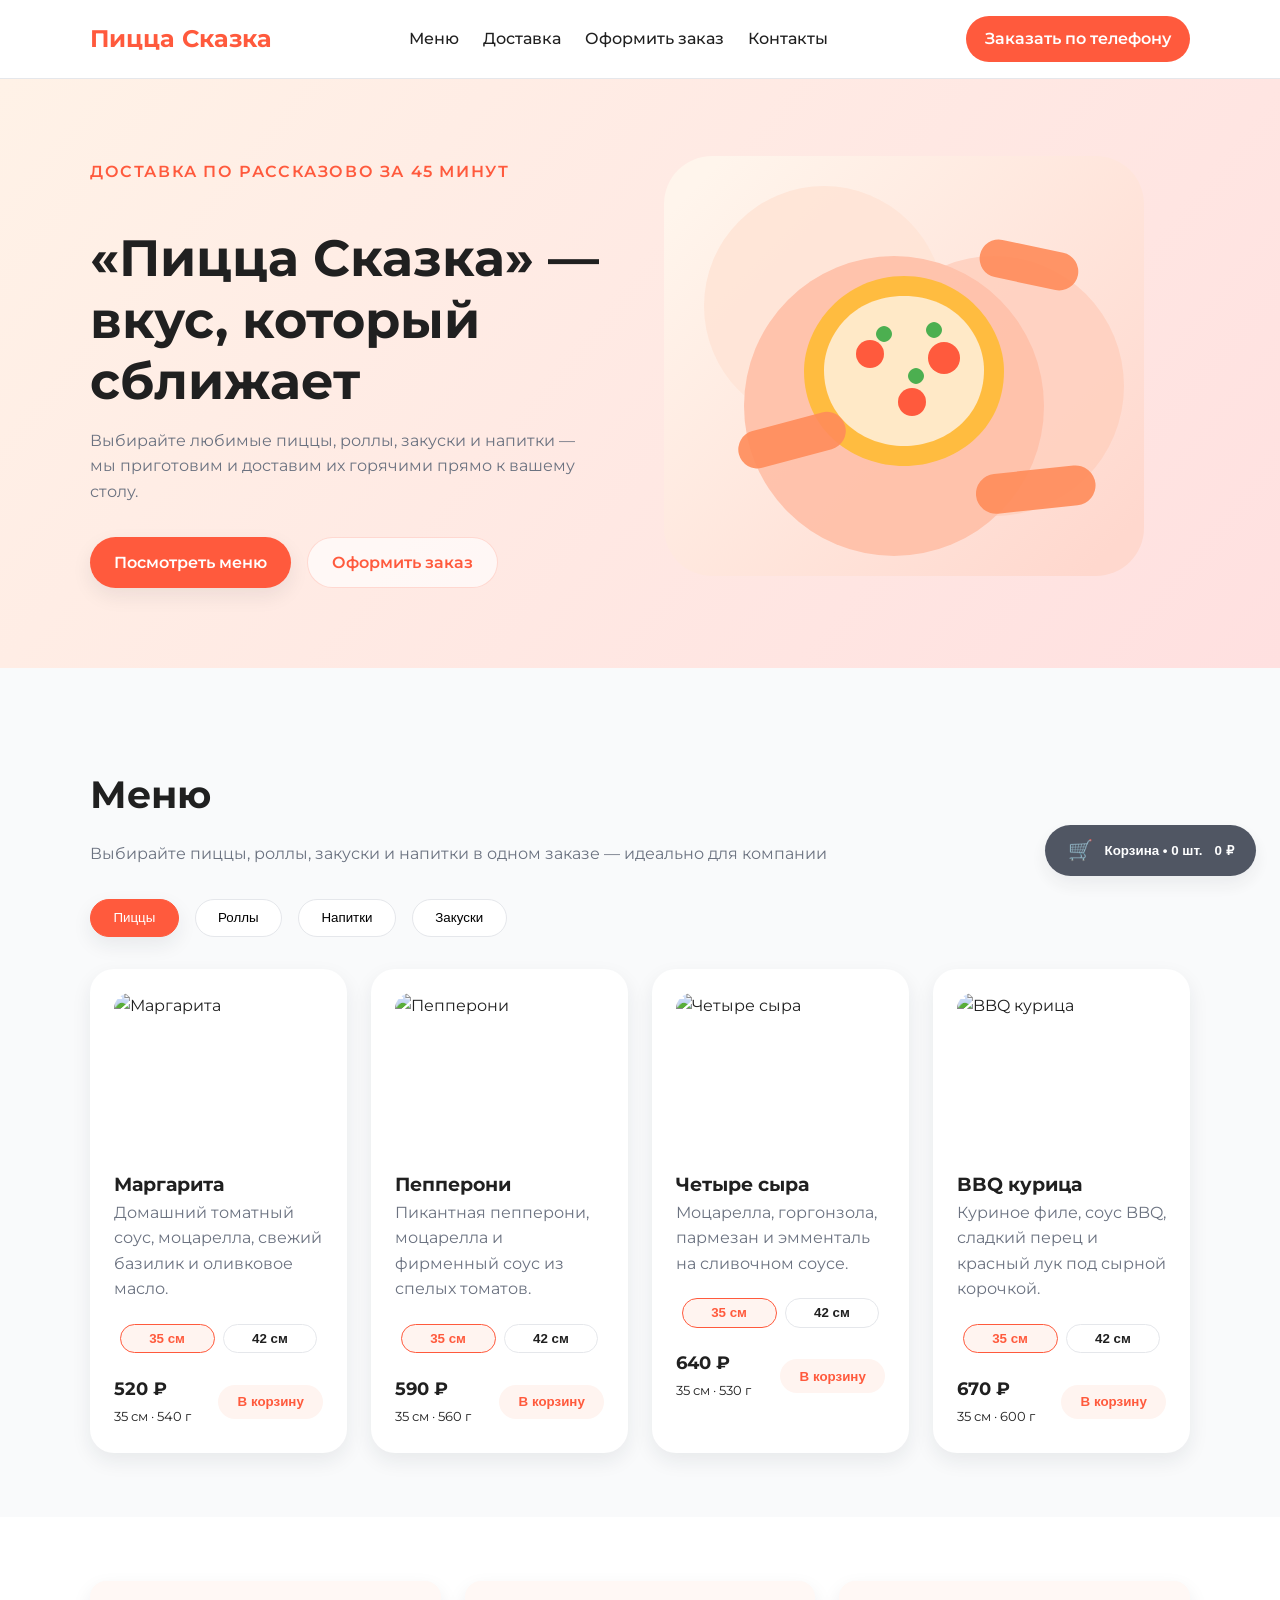
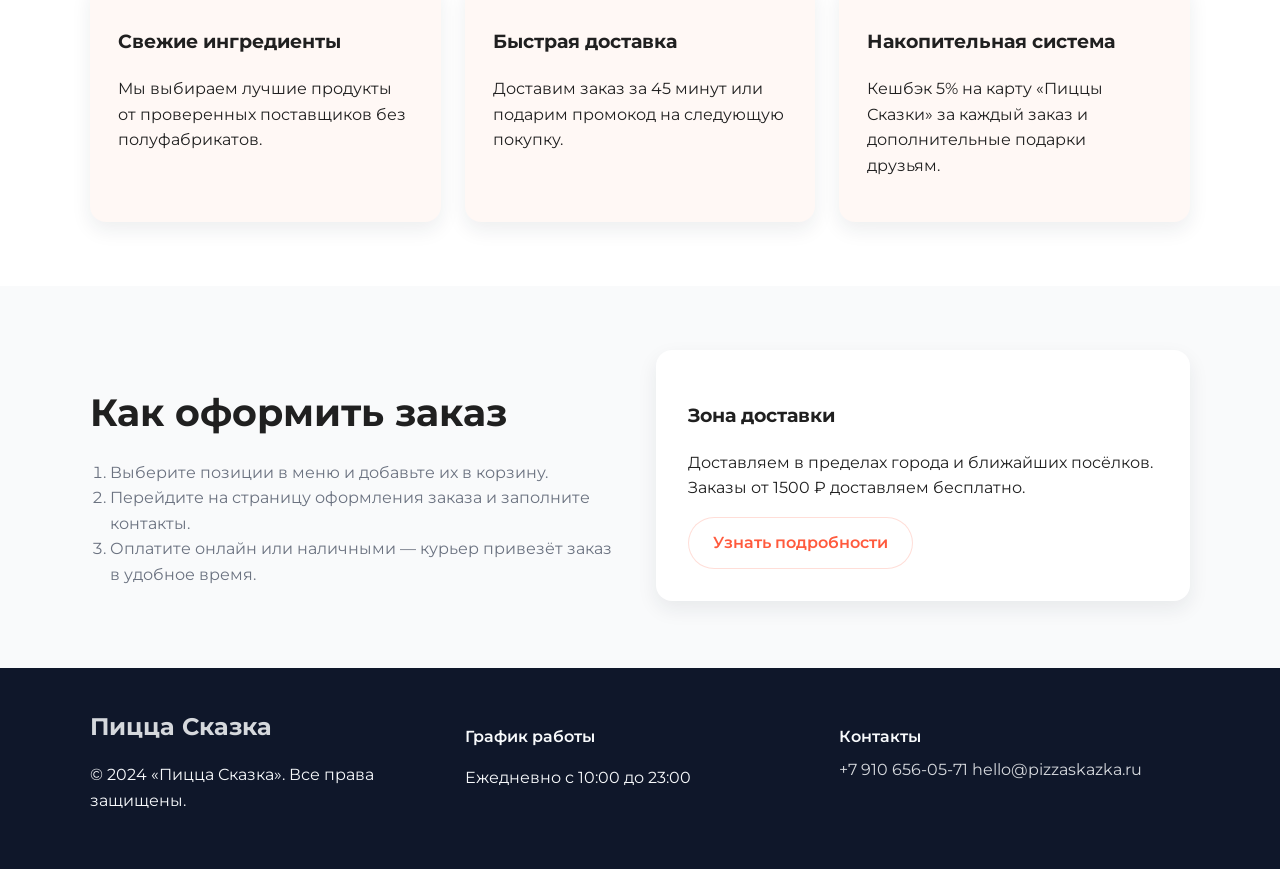
==== index.html @ 3bfc6754 "Rebrand to Пицца Сказка and update menu" ====
<!DOCTYPE html>
<html lang="ru">
  <head>
    <meta charset="UTF-8" />
    <meta name="viewport" content="width=device-width, initial-scale=1.0" />
    <title>Пицца Сказка — Доставка пиццы и роллов</title>
    <link rel="preconnect" href="https://fonts.googleapis.com" />
    <link rel="preconnect" href="https://fonts.gstatic.com" crossorigin />
    <link
      href="https://fonts.googleapis.com/css2?family=Montserrat:wght@400;500;600;700&display=swap"
      rel="stylesheet"
    />
    <link rel="stylesheet" href="assets/css/styles.css" />
  </head>
  <body data-page="home">
    <header class="site-header">
      <div class="container header-content">
        <a class="logo" href="./">Пицца Сказка</a>
        <nav class="main-nav" data-nav>
          <a href="#menu">Меню</a>
          <a href="#delivery">Доставка</a>
          <a href="order.html">Оформить заказ</a>
          <a href="contacts.html">Контакты</a>
        </nav>
        <button class="burger" data-burger aria-label="Открыть меню">
          <span></span>
          <span></span>
          <span></span>
        </button>
        <a class="phone-order" href="tel:+79106560571">Заказать по телефону</a>
      </div>
    </header>

    <main>
      <section class="hero" id="delivery">
        <div class="container hero-content">
          <div class="hero-text">
            <p class="eyebrow">доставка по Рассказово за 45 минут</p>
            <h1>«Пицца Сказка» — вкус, который сближает</h1>
            <p class="description">
              Выбирайте любимые пиццы, роллы, закуски и напитки — мы приготовим и доставим их
              горячими прямо к вашему столу.
            </p>
            <div class="hero-actions">
              <a class="btn primary" href="#menu">Посмотреть меню</a>
              <a class="btn ghost" href="order.html">Оформить заказ</a>
            </div>
          </div>
          <div class="hero-illustration">
            <img src="assets/images/hero-pizza.svg" alt="Пицца и роллы" />
          </div>
        </div>
      </section>

      <section class="menu" id="menu">
        <div class="container">
          <h2>Меню</h2>
          <p class="section-lead">Выбирайте пиццы, роллы, закуски и напитки в одном заказе — идеально для компании</p>

          <div class="menu-tabs" role="tablist">
            <button class="tab active" data-tab="pizzas" role="tab" aria-selected="true">
              Пиццы
            </button>
            <button class="tab" data-tab="rolls" role="tab" aria-selected="false">
              Роллы
            </button>
            <button class="tab" data-tab="drinks" role="tab" aria-selected="false">
              Напитки
            </button>
            <button class="tab" data-tab="snacks" role="tab" aria-selected="false">
              Закуски
            </button>
          </div>

          <div class="menu-grid" data-menu-grid>
            <!-- Карточки генерируются скриптом -->
          </div>
        </div>
      </section>

      <section class="advantages">
        <div class="container advantages-grid">
          <article class="adv-card">
            <h3>Свежие ингредиенты</h3>
            <p>Мы выбираем лучшие продукты от проверенных поставщиков без полуфабрикатов.</p>
          </article>
          <article class="adv-card">
            <h3>Быстрая доставка</h3>
            <p>Доставим заказ за 45 минут или подарим промокод на следующую покупку.</p>
          </article>
          <article class="adv-card">
            <h3>Накопительная система</h3>
            <p>Кешбэк 5% на карту «Пиццы Сказки» за каждый заказ и дополнительные подарки друзьям.</p>
          </article>
        </div>
      </section>

      <section class="delivery-info" id="delivery-info">
        <div class="container delivery-grid">
          <div>
            <h2>Как оформить заказ</h2>
            <ol>
              <li>Выберите позиции в меню и добавьте их в корзину.</li>
              <li>Перейдите на страницу оформления заказа и заполните контакты.</li>
              <li>Оплатите онлайн или наличными — курьер привезёт заказ в удобное время.</li>
            </ol>
          </div>
          <div class="info-card">
            <h3>Зона доставки</h3>
            <p>Доставляем в пределах города и ближайших посёлков. Заказы от 1500 ₽ доставляем бесплатно.</p>
            <a class="btn ghost" href="contacts.html">Узнать подробности</a>
          </div>
        </div>
      </section>
    </main>

    <footer class="site-footer">
      <div class="container footer-grid">
        <div>
          <a class="logo" href="./">Пицца Сказка</a>
          <p>© 2024 «Пицца Сказка». Все права защищены.</p>
        </div>
        <div>
          <p class="footer-title">График работы</p>
          <p>Ежедневно с 10:00 до 23:00</p>
        </div>
        <div>
          <p class="footer-title">Контакты</p>
          <a href="tel:+79106560571">+7 910 656-05-71</a>
          <a href="mailto:hello@pizzaskazka.ru">hello@pizzaskazka.ru</a>
        </div>
      </div>
    </footer>

    <button class="floating-cart" data-cart-toggle aria-expanded="false">
      <span class="floating-cart__icon" aria-hidden="true">🛒</span>
      <span>
        Корзина • <span data-cart-count>0</span> шт.
      </span>
      <span class="floating-cart__total" data-cart-total>0 ₽</span>
    </button>

    <div class="cart-drawer" data-cart-drawer aria-hidden="true">
      <div class="cart-drawer__content">
        <div class="cart-drawer__header">
          <h2>Ваш заказ</h2>
          <button class="cart-drawer__close" data-cart-close aria-label="Закрыть корзину">×</button>
        </div>
        <div class="cart-drawer__body" data-cart-items>
          <p class="empty-state">Добавьте блюда из меню, чтобы оформить заказ.</p>
        </div>
        <div class="cart-drawer__footer">
          <div class="cart-total">
            <span>Итого:</span>
            <strong data-cart-total>0 ₽</strong>
          </div>
          <a class="btn primary full" href="order.html">Перейти к оформлению</a>
        </div>
      </div>
    </div>

    <div class="backdrop" data-backdrop aria-hidden="true"></div>

    <script src="assets/js/app.js" defer></script>
  </body>
</html>
---- assets/css/styles.css ----
:root {
  --bg: #f9fafb;
  --surface: #ffffff;
  --accent: #ff5a3d;
  --accent-dark: #e54a30;
  --text: #202020;
  --muted: #6b7280;
  --border: #e5e7eb;
  --radius-lg: 24px;
  --radius-md: 16px;
  --radius-sm: 10px;
  --shadow-sm: 0 8px 20px rgba(31, 41, 55, 0.08);
  font-family: 'Montserrat', system-ui, -apple-system, BlinkMacSystemFont, 'Segoe UI', sans-serif;
}

* {
  box-sizing: border-box;
}

body {
  margin: 0;
  background: var(--bg);
  color: var(--text);
  font-family: inherit;
  line-height: 1.6;
}

a {
  color: inherit;
  text-decoration: none;
}

a:hover,
a:focus {
  color: var(--accent);
}

img {
  max-width: 100%;
  display: block;
}

.container {
  width: min(1100px, calc(100% - 2rem));
  margin: 0 auto;
}

.site-header {
  position: sticky;
  top: 0;
  z-index: 20;
  background: rgba(255, 255, 255, 0.95);
  backdrop-filter: blur(10px);
  border-bottom: 1px solid var(--border);
}

.header-content {
  display: flex;
  align-items: center;
  justify-content: space-between;
  gap: 1.5rem;
  padding: 1rem 0;
}

.logo {
  font-weight: 700;
  font-size: 1.5rem;
  color: var(--accent);
}

.main-nav {
  display: flex;
  align-items: center;
  gap: 1.5rem;
  font-weight: 500;
}

.main-nav a {
  position: relative;
  padding: 0.25rem 0;
}

.main-nav a::after {
  content: '';
  position: absolute;
  left: 0;
  bottom: -0.25rem;
  width: 100%;
  height: 2px;
  background: var(--accent);
  transform: scaleX(0);
  transform-origin: left;
  transition: transform 0.2s ease;
}

.main-nav a:hover::after,
.main-nav a:focus::after,
.main-nav a.active::after {
  transform: scaleX(1);
}

.phone-order {
  background: var(--accent);
  color: #fff;
  padding: 0.65rem 1.2rem;
  border-radius: 999px;
  font-weight: 600;
  transition: background 0.2s ease, transform 0.2s ease;
}

.phone-order:hover,
.phone-order:focus {
  background: var(--accent-dark);
  transform: translateY(-1px);
}

.burger {
  display: none;
  flex-direction: column;
  gap: 0.3rem;
  background: transparent;
  border: none;
  padding: 0.25rem;
  cursor: pointer;
}

.burger span {
  display: block;
  width: 24px;
  height: 2px;
  background: var(--text);
  transition: transform 0.2s ease, opacity 0.2s ease;
}

.hero {
  background: linear-gradient(130deg, #fff2e7 0%, #ffe0e0 100%);
  padding: 4rem 0 5rem;
}

.hero-content {
  display: grid;
  grid-template-columns: repeat(2, minmax(0, 1fr));
  gap: 3rem;
  align-items: center;
}

.eyebrow {
  letter-spacing: 0.1em;
  text-transform: uppercase;
  color: var(--accent);
  font-weight: 600;
  margin-bottom: 1rem;
}

.hero h1 {
  font-size: clamp(2rem, 5vw, 3.2rem);
  margin-bottom: 1rem;
  line-height: 1.2;
}

.hero .description {
  color: var(--muted);
  max-width: 32rem;
}

.hero-actions {
  display: flex;
  flex-wrap: wrap;
  gap: 1rem;
  margin-top: 2rem;
}

.btn {
  display: inline-flex;
  align-items: center;
  justify-content: center;
  gap: 0.5rem;
  padding: 0.75rem 1.5rem;
  border-radius: 999px;
  border: none;
  font-weight: 600;
  cursor: pointer;
  transition: transform 0.2s ease, box-shadow 0.2s ease, background 0.2s ease;
}

.btn.primary {
  background: var(--accent);
  color: #fff;
  box-shadow: var(--shadow-sm);
}

.btn.primary:hover,
.btn.primary:focus {
  background: var(--accent-dark);
  transform: translateY(-1px);
}

.btn.ghost {
  border: 1px solid rgba(255, 90, 61, 0.2);
  background: rgba(255, 255, 255, 0.65);
  color: var(--accent);
}

.btn.ghost:hover,
.btn.ghost:focus {
  background: rgba(255, 255, 255, 0.95);
}

.btn.full {
  width: 100%;
}

.menu {
  padding: 4rem 0;
}

.menu h2,
.advantages h2,
.delivery-info h2,
.checkout h2,
.contacts h2,
.feedback h2 {
  font-size: clamp(1.8rem, 4vw, 2.4rem);
  margin-bottom: 0.75rem;
}

.section-lead {
  color: var(--muted);
  margin-bottom: 2rem;
}

.menu-tabs {
  display: flex;
  gap: 1rem;
  margin-bottom: 2rem;
  flex-wrap: wrap;
}

.tab {
  padding: 0.65rem 1.4rem;
  border-radius: 999px;
  border: 1px solid var(--border);
  background: #fff;
  font-weight: 500;
  cursor: pointer;
  transition: border-color 0.2s ease, color 0.2s ease, transform 0.2s ease;
}

.tab.active {
  background: var(--accent);
  color: #fff;
  border-color: var(--accent);
  box-shadow: var(--shadow-sm);
}

.menu-grid {
  display: grid;
  grid-template-columns: repeat(auto-fit, minmax(240px, 1fr));
  gap: 1.5rem;
}

.product-card {
  background: #fff;
  border-radius: var(--radius-lg);
  padding: 1.5rem;
  display: flex;
  flex-direction: column;
  gap: 1rem;
  box-shadow: var(--shadow-sm);
  position: relative;
  overflow: hidden;
}

.product-card img {
  border-radius: var(--radius-md);
  height: 160px;
  object-fit: cover;
  width: 100%;
}

.product-card h3 {
  font-size: 1.2rem;
  margin: 0;
}

.product-card p {
  color: var(--muted);
  margin: 0;
  flex-grow: 1;
}

.size-selector {
  display: flex;
  gap: 0.5rem;
  background: var(--surface);
  border-radius: var(--radius-md);
  padding: 0.35rem;
}

.size-option {
  flex: 1;
  border: 1px solid var(--border);
  border-radius: 999px;
  background: transparent;
  color: var(--text-primary);
  font-weight: 600;
  padding: 0.4rem 0.6rem;
  cursor: pointer;
  transition: background 0.2s ease, border-color 0.2s ease, color 0.2s ease;
}

.size-option.active,
.size-option:hover,
.size-option:focus {
  background: #fff4f0;
  border-color: var(--accent);
  color: var(--accent);
  outline: none;
}

.product-card .card-footer {
  display: flex;
  justify-content: space-between;
  align-items: center;
  gap: 1rem;
}

.price {
  font-weight: 700;
  font-size: 1.1rem;
}

.add-to-cart {
  padding: 0.6rem 1.2rem;
  border-radius: 999px;
  border: none;
  background: #fff4f0;
  color: var(--accent);
  font-weight: 600;
  cursor: pointer;
  transition: background 0.2s ease, transform 0.2s ease;
}

.add-to-cart:hover,
.add-to-cart:focus {
  background: #ffe4dc;
  transform: translateY(-1px);
}

.advantages {
  background: #fff;
  padding: 4rem 0;
}

.advantages-grid {
  display: grid;
  gap: 1.5rem;
  grid-template-columns: repeat(auto-fit, minmax(220px, 1fr));
}

.adv-card {
  background: #fff8f5;
  padding: 1.75rem;
  border-radius: var(--radius-md);
  box-shadow: var(--shadow-sm);
}

.delivery-info {
  padding: 4rem 0;
}

.delivery-grid {
  display: grid;
  grid-template-columns: repeat(auto-fit, minmax(260px, 1fr));
  gap: 2rem;
  align-items: start;
}

.delivery-grid ol {
  padding-left: 1.25rem;
  color: var(--muted);
}

.info-card {
  background: #fff;
  border-radius: var(--radius-md);
  padding: 2rem;
  box-shadow: var(--shadow-sm);
}

.site-footer {
  background: #0f172a;
  color: #f8fafc;
  padding: 2.5rem 0;
}

.footer-grid {
  display: grid;
  gap: 1.5rem;
  grid-template-columns: repeat(auto-fit, minmax(180px, 1fr));
}

.footer-title {
  font-weight: 600;
  margin-bottom: 0.5rem;
}

.site-footer a {
  color: #f8fafc;
  opacity: 0.85;
}

.site-footer a:hover,
.site-footer a:focus {
  opacity: 1;
}

.page-hero {
  padding: 3rem 0 2rem;
  background: linear-gradient(130deg, #fff2e7 0%, #ffe0e0 100%);
}

.checkout {
  padding: 3rem 0 4rem;
}

.checkout-grid {
  display: grid;
  grid-template-columns: minmax(0, 1fr) minmax(0, 1fr);
  gap: 2.5rem;
}

.checkout-summary,
.checkout-form {
  background: #fff;
  border-radius: var(--radius-md);
  padding: 2rem;
  box-shadow: var(--shadow-sm);
}

.summary-list {
  display: flex;
  flex-direction: column;
  gap: 1rem;
  margin: 1.5rem 0;
}

.summary-item {
  display: grid;
  grid-template-columns: 1fr auto;
  gap: 0.5rem;
  align-items: center;
}

.summary-item small {
  color: var(--muted);
}

.summary-total {
  display: flex;
  justify-content: space-between;
  font-size: 1.25rem;
  font-weight: 600;
}

.form-group {
  display: flex;
  flex-direction: column;
  gap: 0.4rem;
  margin-bottom: 1.25rem;
}

.form-row {
  display: grid;
  grid-template-columns: repeat(auto-fit, minmax(160px, 1fr));
  gap: 1rem;
}

input,
textarea,
select {
  padding: 0.75rem 1rem;
  border-radius: var(--radius-sm);
  border: 1px solid var(--border);
  font: inherit;
  transition: border 0.2s ease, box-shadow 0.2s ease;
}

input:focus,
textarea:focus,
select:focus {
  outline: none;
  border-color: var(--accent);
  box-shadow: 0 0 0 3px rgba(255, 90, 61, 0.15);
}

.radio-group {
  border: 1px dashed var(--border);
  border-radius: var(--radius-sm);
  padding: 1rem;
}

.radio-group label {
  display: flex;
  align-items: center;
  gap: 0.5rem;
  margin-bottom: 0.5rem;
}

.form-disclaimer {
  font-size: 0.85rem;
  color: var(--muted);
  margin-top: 1rem;
}

.contacts {
  padding: 3rem 0;
}

.contacts-grid {
  display: grid;
  grid-template-columns: repeat(auto-fit, minmax(260px, 1fr));
  gap: 2rem;
}

.contacts-info {
  background: #fff;
  border-radius: var(--radius-md);
  padding: 2rem;
  box-shadow: var(--shadow-sm);
}

.info-list {
  list-style: none;
  padding: 0;
  margin: 0 0 1.5rem;
  display: grid;
  gap: 1rem;
}

.info-list .label {
  display: block;
  color: var(--muted);
  font-size: 0.9rem;
  margin-bottom: 0.25rem;
}

.social-links {
  display: flex;
  gap: 0.75rem;
  margin-top: 0.5rem;
}

.social-links a {
  padding: 0.4rem 0.8rem;
  border-radius: 999px;
  border: 1px solid var(--border);
  transition: background 0.2s ease, transform 0.2s ease;
}

.social-links a:hover,
.social-links a:focus {
  background: #fff3ef;
  transform: translateY(-1px);
}

.contacts-map iframe {
  width: 100%;
  min-height: 320px;
  border: none;
  border-radius: var(--radius-md);
  box-shadow: var(--shadow-sm);
}

.map-caption {
  font-size: 0.9rem;
  color: var(--muted);
  margin-top: 0.75rem;
}

.feedback {
  padding: 3rem 0 4rem;
}

.feedback-card {
  background: #fff;
  border-radius: var(--radius-md);
  padding: 2.5rem;
  box-shadow: var(--shadow-sm);
  text-align: center;
}

.feedback-form {
  display: grid;
  gap: 1.25rem;
  margin-top: 2rem;
  max-width: 480px;
  margin-left: auto;
  margin-right: auto;
}

.floating-cart {
  position: fixed;
  right: 1.5rem;
  bottom: 1.5rem;
  background: var(--accent);
  color: #fff;
  border: none;
  border-radius: 999px;
  padding: 0.85rem 1.4rem;
  display: flex;
  align-items: center;
  gap: 0.75rem;
  box-shadow: var(--shadow-sm);
  cursor: pointer;
  font-weight: 600;
  z-index: 25;
}

.floating-cart.is-empty {
  background: rgba(15, 23, 42, 0.85);
  opacity: 0.85;
}

.floating-cart__icon {
  font-size: 1.25rem;
}

.floating-cart__total {
  font-weight: 700;
}

.cart-drawer,
.modal {
  position: fixed;
  inset: 0;
  display: flex;
  align-items: flex-end;
  justify-content: flex-end;
  pointer-events: none;
  transition: opacity 0.25s ease, transform 0.25s ease;
}

.cart-drawer[aria-hidden='true'],
.modal[aria-hidden='true'] {
  opacity: 0;
}

.cart-drawer[aria-hidden='false'],
.modal[aria-hidden='false'] {
  opacity: 1;
  pointer-events: auto;
}

.cart-drawer__content {
  width: min(420px, 100%);
  background: #fff;
  border-radius: 24px 0 0 24px;
  box-shadow: -12px 0 24px rgba(15, 23, 42, 0.12);
  padding: 2rem;
  transform: translateX(100%);
  transition: transform 0.25s ease;
}

.cart-drawer[aria-hidden='false'] .cart-drawer__content {
  transform: translateX(0);
}

.cart-drawer__header {
  display: flex;
  justify-content: space-between;
  align-items: center;
}

.cart-drawer__close {
  border: none;
  background: transparent;
  font-size: 1.5rem;
  cursor: pointer;
}

.cart-drawer__body {
  margin: 1.5rem 0;
  display: flex;
  flex-direction: column;
  gap: 1rem;
  max-height: 50vh;
  overflow-y: auto;
}

.cart-item {
  display: grid;
  grid-template-columns: 1fr auto;
  gap: 0.5rem;
  align-items: center;
}

.cart-item__actions {
  display: flex;
  align-items: center;
  gap: 0.5rem;
}

.cart-item strong {
  font-size: 1rem;
}

.cart-item small {
  color: var(--muted);
}

.cart-item button {
  border: none;
  background: transparent;
  color: var(--muted);
  cursor: pointer;
  justify-self: end;
}

.cart-total {
  display: flex;
  justify-content: space-between;
  align-items: center;
}

.backdrop {
  position: fixed;
  inset: 0;
  background: rgba(15, 23, 42, 0.35);
  backdrop-filter: blur(4px);
  opacity: 0;
  pointer-events: none;
  transition: opacity 0.25s ease;
  z-index: 15;
}

.backdrop[aria-hidden='false'] {
  opacity: 1;
  pointer-events: auto;
}

.modal {
  align-items: center;
  justify-content: center;
  z-index: 30;
}

.modal__content {
  background: #fff;
  border-radius: var(--radius-md);
  padding: 2.5rem;
  box-shadow: var(--shadow-sm);
  text-align: center;
  max-width: 400px;
}

.empty-state {
  color: var(--muted);
  text-align: center;
}

@media (max-width: 960px) {
  .hero-content {
    grid-template-columns: 1fr;
    text-align: center;
  }

  .hero-actions {
    justify-content: center;
  }

  .hero-illustration {
    order: -1;
  }

  .header-content {
    gap: 1rem;
  }

  .main-nav {
    position: fixed;
    inset: 0 0 auto auto;
    top: 64px;
    background: #fff;
    flex-direction: column;
    align-items: flex-start;
    padding: 1.5rem;
    border-radius: var(--radius-md);
    box-shadow: var(--shadow-sm);
    transform: translateY(-10px);
    opacity: 0;
    visibility: hidden;
    transition: opacity 0.2s ease, transform 0.2s ease;
  }

  .main-nav.open {
    opacity: 1;
    visibility: visible;
    transform: translateY(0);
  }

  .burger {
    display: flex;
  }

  .phone-order {
    display: none;
  }
}

@media (max-width: 720px) {
  .checkout-grid,
  .hero-content {
    grid-template-columns: 1fr;
  }

  .checkout-summary,
  .checkout-form,
  .contacts-info,
  .feedback-card {
    padding: 1.5rem;
  }

  .floating-cart {
    left: 1rem;
    right: 1rem;
    justify-content: center;
  }
}

@media (prefers-reduced-motion: reduce) {
  *,
  *::before,
  *::after {
    animation-duration: 0.001ms !important;
    animation-iteration-count: 1 !important;
    transition-duration: 0.001ms !important;
    scroll-behavior: auto !important;
  }
}
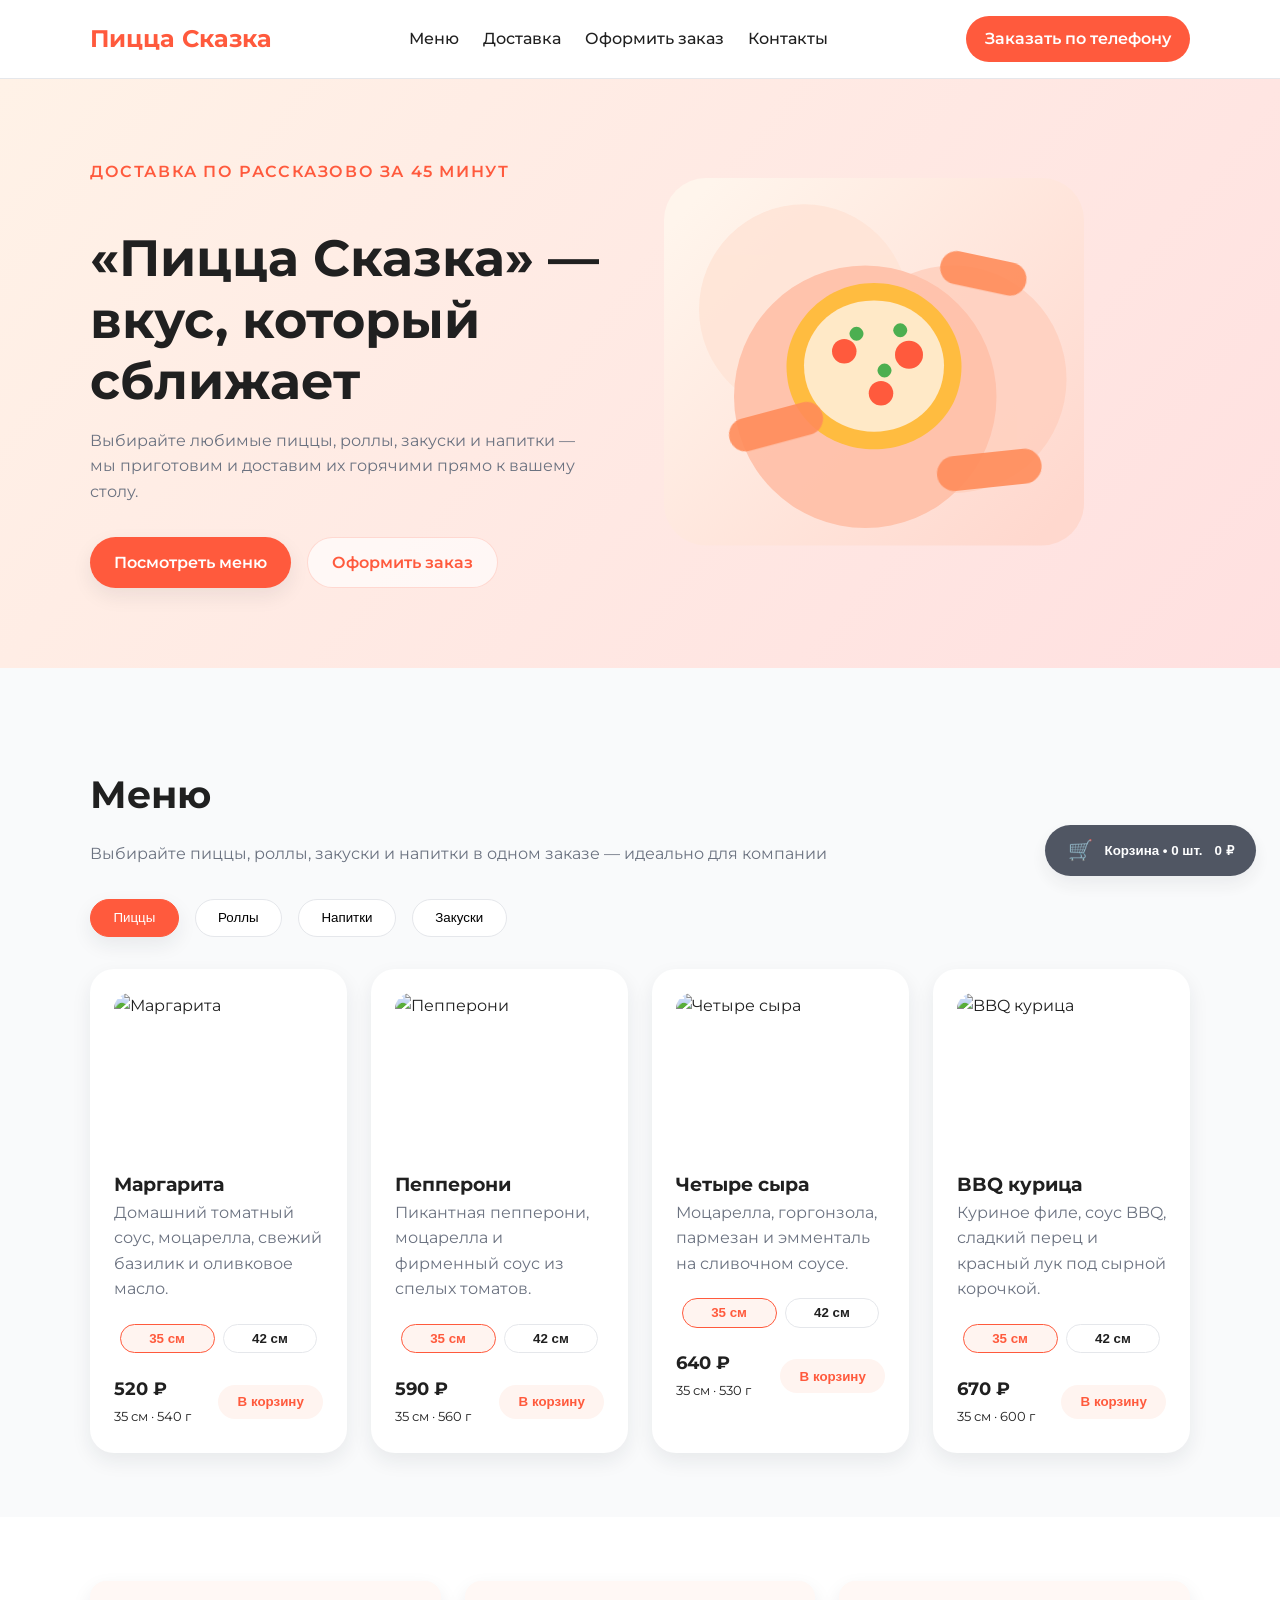
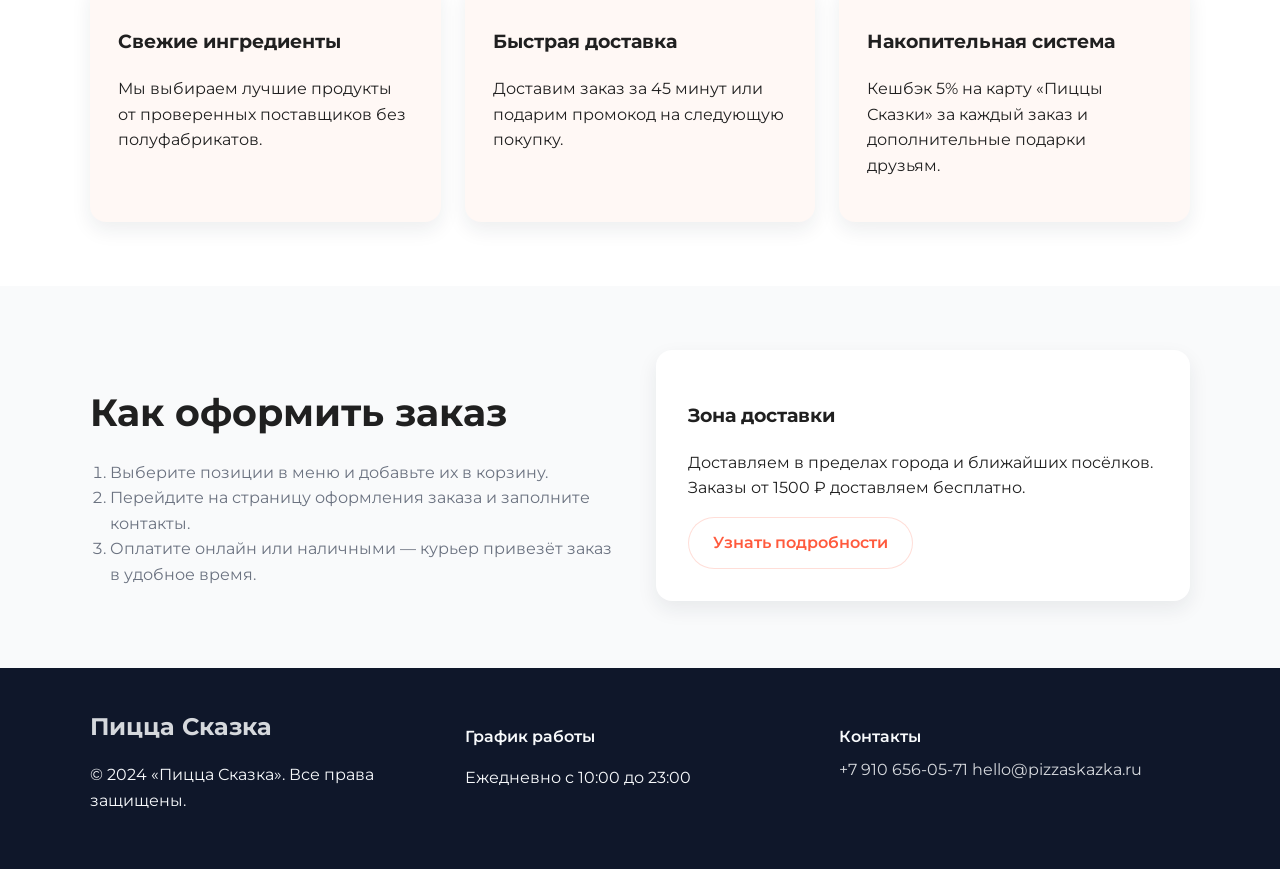
==== commit e61517eb: "Inline assets for standalone pages" ====
--- a/index.html
+++ b/index.html
@@ -10,7 +10,857 @@
       href="https://fonts.googleapis.com/css2?family=Montserrat:wght@400;500;600;700&display=swap"
       rel="stylesheet"
     />
-    <link rel="stylesheet" href="assets/css/styles.css" />
+    <style>
+:root {
+  --bg: #f9fafb;
+  --surface: #ffffff;
+  --accent: #ff5a3d;
+  --accent-dark: #e54a30;
+  --text: #202020;
+  --muted: #6b7280;
+  --border: #e5e7eb;
+  --radius-lg: 24px;
+  --radius-md: 16px;
+  --radius-sm: 10px;
+  --shadow-sm: 0 8px 20px rgba(31, 41, 55, 0.08);
+  font-family: 'Montserrat', system-ui, -apple-system, BlinkMacSystemFont, 'Segoe UI', sans-serif;
+}
+
+* {
+  box-sizing: border-box;
+}
+
+body {
+  margin: 0;
+  background: var(--bg);
+  color: var(--text);
+  font-family: inherit;
+  line-height: 1.6;
+}
+
+a {
+  color: inherit;
+  text-decoration: none;
+}
+
+a:hover,
+a:focus {
+  color: var(--accent);
+}
+
+img {
+  max-width: 100%;
+  display: block;
+}
+
+.container {
+  width: min(1100px, calc(100% - 2rem));
+  margin: 0 auto;
+}
+
+.site-header {
+  position: sticky;
+  top: 0;
+  z-index: 20;
+  background: rgba(255, 255, 255, 0.95);
+  backdrop-filter: blur(10px);
+  border-bottom: 1px solid var(--border);
+}
+
+.header-content {
+  display: flex;
+  align-items: center;
+  justify-content: space-between;
+  gap: 1.5rem;
+  padding: 1rem 0;
+}
+
+.logo {
+  font-weight: 700;
+  font-size: 1.5rem;
+  color: var(--accent);
+}
+
+.main-nav {
+  display: flex;
+  align-items: center;
+  gap: 1.5rem;
+  font-weight: 500;
+}
+
+.main-nav a {
+  position: relative;
+  padding: 0.25rem 0;
+}
+
+.main-nav a::after {
+  content: '';
+  position: absolute;
+  left: 0;
+  bottom: -0.25rem;
+  width: 100%;
+  height: 2px;
+  background: var(--accent);
+  transform: scaleX(0);
+  transform-origin: left;
+  transition: transform 0.2s ease;
+}
+
+.main-nav a:hover::after,
+.main-nav a:focus::after,
+.main-nav a.active::after {
+  transform: scaleX(1);
+}
+
+.phone-order {
+  background: var(--accent);
+  color: #fff;
+  padding: 0.65rem 1.2rem;
+  border-radius: 999px;
+  font-weight: 600;
+  transition: background 0.2s ease, transform 0.2s ease;
+}
+
+.phone-order:hover,
+.phone-order:focus {
+  background: var(--accent-dark);
+  transform: translateY(-1px);
+}
+
+.burger {
+  display: none;
+  flex-direction: column;
+  gap: 0.3rem;
+  background: transparent;
+  border: none;
+  padding: 0.25rem;
+  cursor: pointer;
+}
+
+.burger span {
+  display: block;
+  width: 24px;
+  height: 2px;
+  background: var(--text);
+  transition: transform 0.2s ease, opacity 0.2s ease;
+}
+
+.hero {
+  background: linear-gradient(130deg, #fff2e7 0%, #ffe0e0 100%);
+  padding: 4rem 0 5rem;
+}
+
+.hero-content {
+  display: grid;
+  grid-template-columns: repeat(2, minmax(0, 1fr));
+  gap: 3rem;
+  align-items: center;
+}
+
+.eyebrow {
+  letter-spacing: 0.1em;
+  text-transform: uppercase;
+  color: var(--accent);
+  font-weight: 600;
+  margin-bottom: 1rem;
+}
+
+.hero h1 {
+  font-size: clamp(2rem, 5vw, 3.2rem);
+  margin-bottom: 1rem;
+  line-height: 1.2;
+}
+
+.hero .description {
+  color: var(--muted);
+  max-width: 32rem;
+}
+
+.hero-actions {
+  display: flex;
+  flex-wrap: wrap;
+  gap: 1rem;
+  margin-top: 2rem;
+}
+
+.btn {
+  display: inline-flex;
+  align-items: center;
+  justify-content: center;
+  gap: 0.5rem;
+  padding: 0.75rem 1.5rem;
+  border-radius: 999px;
+  border: none;
+  font-weight: 600;
+  cursor: pointer;
+  transition: transform 0.2s ease, box-shadow 0.2s ease, background 0.2s ease;
+}
+
+.btn.primary {
+  background: var(--accent);
+  color: #fff;
+  box-shadow: var(--shadow-sm);
+}
+
+.btn.primary:hover,
+.btn.primary:focus {
+  background: var(--accent-dark);
+  transform: translateY(-1px);
+}
+
+.btn.ghost {
+  border: 1px solid rgba(255, 90, 61, 0.2);
+  background: rgba(255, 255, 255, 0.65);
+  color: var(--accent);
+}
+
+.btn.ghost:hover,
+.btn.ghost:focus {
+  background: rgba(255, 255, 255, 0.95);
+}
+
+.btn.full {
+  width: 100%;
+}
+
+.menu {
+  padding: 4rem 0;
+}
+
+.menu h2,
+.advantages h2,
+.delivery-info h2,
+.checkout h2,
+.contacts h2,
+.feedback h2 {
+  font-size: clamp(1.8rem, 4vw, 2.4rem);
+  margin-bottom: 0.75rem;
+}
+
+.section-lead {
+  color: var(--muted);
+  margin-bottom: 2rem;
+}
+
+.menu-tabs {
+  display: flex;
+  gap: 1rem;
+  margin-bottom: 2rem;
+  flex-wrap: wrap;
+}
+
+.tab {
+  padding: 0.65rem 1.4rem;
+  border-radius: 999px;
+  border: 1px solid var(--border);
+  background: #fff;
+  font-weight: 500;
+  cursor: pointer;
+  transition: border-color 0.2s ease, color 0.2s ease, transform 0.2s ease;
+}
+
+.tab.active {
+  background: var(--accent);
+  color: #fff;
+  border-color: var(--accent);
+  box-shadow: var(--shadow-sm);
+}
+
+.menu-grid {
+  display: grid;
+  grid-template-columns: repeat(auto-fit, minmax(240px, 1fr));
+  gap: 1.5rem;
+}
+
+.product-card {
+  background: #fff;
+  border-radius: var(--radius-lg);
+  padding: 1.5rem;
+  display: flex;
+  flex-direction: column;
+  gap: 1rem;
+  box-shadow: var(--shadow-sm);
+  position: relative;
+  overflow: hidden;
+}
+
+.product-card img {
+  border-radius: var(--radius-md);
+  height: 160px;
+  object-fit: cover;
+  width: 100%;
+}
+
+.product-card h3 {
+  font-size: 1.2rem;
+  margin: 0;
+}
+
+.product-card p {
+  color: var(--muted);
+  margin: 0;
+  flex-grow: 1;
+}
+
+.size-selector {
+  display: flex;
+  gap: 0.5rem;
+  background: var(--surface);
+  border-radius: var(--radius-md);
+  padding: 0.35rem;
+}
+
+.size-option {
+  flex: 1;
+  border: 1px solid var(--border);
+  border-radius: 999px;
+  background: transparent;
+  color: var(--text-primary);
+  font-weight: 600;
+  padding: 0.4rem 0.6rem;
+  cursor: pointer;
+  transition: background 0.2s ease, border-color 0.2s ease, color 0.2s ease;
+}
+
+.size-option.active,
+.size-option:hover,
+.size-option:focus {
+  background: #fff4f0;
+  border-color: var(--accent);
+  color: var(--accent);
+  outline: none;
+}
+
+.product-card .card-footer {
+  display: flex;
+  justify-content: space-between;
+  align-items: center;
+  gap: 1rem;
+}
+
+.price {
+  font-weight: 700;
+  font-size: 1.1rem;
+}
+
+.add-to-cart {
+  padding: 0.6rem 1.2rem;
+  border-radius: 999px;
+  border: none;
+  background: #fff4f0;
+  color: var(--accent);
+  font-weight: 600;
+  cursor: pointer;
+  transition: background 0.2s ease, transform 0.2s ease;
+}
+
+.add-to-cart:hover,
+.add-to-cart:focus {
+  background: #ffe4dc;
+  transform: translateY(-1px);
+}
+
+.advantages {
+  background: #fff;
+  padding: 4rem 0;
+}
+
+.advantages-grid {
+  display: grid;
+  gap: 1.5rem;
+  grid-template-columns: repeat(auto-fit, minmax(220px, 1fr));
+}
+
+.adv-card {
+  background: #fff8f5;
+  padding: 1.75rem;
+  border-radius: var(--radius-md);
+  box-shadow: var(--shadow-sm);
+}
+
+.delivery-info {
+  padding: 4rem 0;
+}
+
+.delivery-grid {
+  display: grid;
+  grid-template-columns: repeat(auto-fit, minmax(260px, 1fr));
+  gap: 2rem;
+  align-items: start;
+}
+
+.delivery-grid ol {
+  padding-left: 1.25rem;
+  color: var(--muted);
+}
+
+.info-card {
+  background: #fff;
+  border-radius: var(--radius-md);
+  padding: 2rem;
+  box-shadow: var(--shadow-sm);
+}
+
+.site-footer {
+  background: #0f172a;
+  color: #f8fafc;
+  padding: 2.5rem 0;
+}
+
+.footer-grid {
+  display: grid;
+  gap: 1.5rem;
+  grid-template-columns: repeat(auto-fit, minmax(180px, 1fr));
+}
+
+.footer-title {
+  font-weight: 600;
+  margin-bottom: 0.5rem;
+}
+
+.site-footer a {
+  color: #f8fafc;
+  opacity: 0.85;
+}
+
+.site-footer a:hover,
+.site-footer a:focus {
+  opacity: 1;
+}
+
+.page-hero {
+  padding: 3rem 0 2rem;
+  background: linear-gradient(130deg, #fff2e7 0%, #ffe0e0 100%);
+}
+
+.checkout {
+  padding: 3rem 0 4rem;
+}
+
+.checkout-grid {
+  display: grid;
+  grid-template-columns: minmax(0, 1fr) minmax(0, 1fr);
+  gap: 2.5rem;
+}
+
+.checkout-summary,
+.checkout-form {
+  background: #fff;
+  border-radius: var(--radius-md);
+  padding: 2rem;
+  box-shadow: var(--shadow-sm);
+}
+
+.summary-list {
+  display: flex;
+  flex-direction: column;
+  gap: 1rem;
+  margin: 1.5rem 0;
+}
+
+.summary-item {
+  display: grid;
+  grid-template-columns: 1fr auto;
+  gap: 0.5rem;
+  align-items: center;
+}
+
+.summary-item small {
+  color: var(--muted);
+}
+
+.summary-total {
+  display: flex;
+  justify-content: space-between;
+  font-size: 1.25rem;
+  font-weight: 600;
+}
+
+.form-group {
+  display: flex;
+  flex-direction: column;
+  gap: 0.4rem;
+  margin-bottom: 1.25rem;
+}
+
+.form-row {
+  display: grid;
+  grid-template-columns: repeat(auto-fit, minmax(160px, 1fr));
+  gap: 1rem;
+}
+
+input,
+textarea,
+select {
+  padding: 0.75rem 1rem;
+  border-radius: var(--radius-sm);
+  border: 1px solid var(--border);
+  font: inherit;
+  transition: border 0.2s ease, box-shadow 0.2s ease;
+}
+
+input:focus,
+textarea:focus,
+select:focus {
+  outline: none;
+  border-color: var(--accent);
+  box-shadow: 0 0 0 3px rgba(255, 90, 61, 0.15);
+}
+
+.radio-group {
+  border: 1px dashed var(--border);
+  border-radius: var(--radius-sm);
+  padding: 1rem;
+}
+
+.radio-group label {
+  display: flex;
+  align-items: center;
+  gap: 0.5rem;
+  margin-bottom: 0.5rem;
+}
+
+.form-disclaimer {
+  font-size: 0.85rem;
+  color: var(--muted);
+  margin-top: 1rem;
+}
+
+.contacts {
+  padding: 3rem 0;
+}
+
+.contacts-grid {
+  display: grid;
+  grid-template-columns: repeat(auto-fit, minmax(260px, 1fr));
+  gap: 2rem;
+}
+
+.contacts-info {
+  background: #fff;
+  border-radius: var(--radius-md);
+  padding: 2rem;
+  box-shadow: var(--shadow-sm);
+}
+
+.info-list {
+  list-style: none;
+  padding: 0;
+  margin: 0 0 1.5rem;
+  display: grid;
+  gap: 1rem;
+}
+
+.info-list .label {
+  display: block;
+  color: var(--muted);
+  font-size: 0.9rem;
+  margin-bottom: 0.25rem;
+}
+
+.social-links {
+  display: flex;
+  gap: 0.75rem;
+  margin-top: 0.5rem;
+}
+
+.social-links a {
+  padding: 0.4rem 0.8rem;
+  border-radius: 999px;
+  border: 1px solid var(--border);
+  transition: background 0.2s ease, transform 0.2s ease;
+}
+
+.social-links a:hover,
+.social-links a:focus {
+  background: #fff3ef;
+  transform: translateY(-1px);
+}
+
+.contacts-map iframe {
+  width: 100%;
+  min-height: 320px;
+  border: none;
+  border-radius: var(--radius-md);
+  box-shadow: var(--shadow-sm);
+}
+
+.map-caption {
+  font-size: 0.9rem;
+  color: var(--muted);
+  margin-top: 0.75rem;
+}
+
+.feedback {
+  padding: 3rem 0 4rem;
+}
+
+.feedback-card {
+  background: #fff;
+  border-radius: var(--radius-md);
+  padding: 2.5rem;
+  box-shadow: var(--shadow-sm);
+  text-align: center;
+}
+
+.feedback-form {
+  display: grid;
+  gap: 1.25rem;
+  margin-top: 2rem;
+  max-width: 480px;
+  margin-left: auto;
+  margin-right: auto;
+}
+
+.floating-cart {
+  position: fixed;
+  right: 1.5rem;
+  bottom: 1.5rem;
+  background: var(--accent);
+  color: #fff;
+  border: none;
+  border-radius: 999px;
+  padding: 0.85rem 1.4rem;
+  display: flex;
+  align-items: center;
+  gap: 0.75rem;
+  box-shadow: var(--shadow-sm);
+  cursor: pointer;
+  font-weight: 600;
+  z-index: 25;
+}
+
+.floating-cart.is-empty {
+  background: rgba(15, 23, 42, 0.85);
+  opacity: 0.85;
+}
+
+.floating-cart__icon {
+  font-size: 1.25rem;
+}
+
+.floating-cart__total {
+  font-weight: 700;
+}
+
+.cart-drawer,
+.modal {
+  position: fixed;
+  inset: 0;
+  display: flex;
+  align-items: flex-end;
+  justify-content: flex-end;
+  pointer-events: none;
+  transition: opacity 0.25s ease, transform 0.25s ease;
+}
+
+.cart-drawer[aria-hidden='true'],
+.modal[aria-hidden='true'] {
+  opacity: 0;
+}
+
+.cart-drawer[aria-hidden='false'],
+.modal[aria-hidden='false'] {
+  opacity: 1;
+  pointer-events: auto;
+}
+
+.cart-drawer__content {
+  width: min(420px, 100%);
+  background: #fff;
+  border-radius: 24px 0 0 24px;
+  box-shadow: -12px 0 24px rgba(15, 23, 42, 0.12);
+  padding: 2rem;
+  transform: translateX(100%);
+  transition: transform 0.25s ease;
+}
+
+.cart-drawer[aria-hidden='false'] .cart-drawer__content {
+  transform: translateX(0);
+}
+
+.cart-drawer__header {
+  display: flex;
+  justify-content: space-between;
+  align-items: center;
+}
+
+.cart-drawer__close {
+  border: none;
+  background: transparent;
+  font-size: 1.5rem;
+  cursor: pointer;
+}
+
+.cart-drawer__body {
+  margin: 1.5rem 0;
+  display: flex;
+  flex-direction: column;
+  gap: 1rem;
+  max-height: 50vh;
+  overflow-y: auto;
+}
+
+.cart-item {
+  display: grid;
+  grid-template-columns: 1fr auto;
+  gap: 0.5rem;
+  align-items: center;
+}
+
+.cart-item__actions {
+  display: flex;
+  align-items: center;
+  gap: 0.5rem;
+}
+
+.cart-item strong {
+  font-size: 1rem;
+}
+
+.cart-item small {
+  color: var(--muted);
+}
+
+.cart-item button {
+  border: none;
+  background: transparent;
+  color: var(--muted);
+  cursor: pointer;
+  justify-self: end;
+}
+
+.cart-total {
+  display: flex;
+  justify-content: space-between;
+  align-items: center;
+}
+
+.backdrop {
+  position: fixed;
+  inset: 0;
+  background: rgba(15, 23, 42, 0.35);
+  backdrop-filter: blur(4px);
+  opacity: 0;
+  pointer-events: none;
+  transition: opacity 0.25s ease;
+  z-index: 15;
+}
+
+.backdrop[aria-hidden='false'] {
+  opacity: 1;
+  pointer-events: auto;
+}
+
+.modal {
+  align-items: center;
+  justify-content: center;
+  z-index: 30;
+}
+
+.modal__content {
+  background: #fff;
+  border-radius: var(--radius-md);
+  padding: 2.5rem;
+  box-shadow: var(--shadow-sm);
+  text-align: center;
+  max-width: 400px;
+}
+
+.empty-state {
+  color: var(--muted);
+  text-align: center;
+}
+
+
+.hero-graphic {
+  width: 100%;
+  height: auto;
+  max-width: 420px;
+  margin: 0 auto;
+}
+
+@media (max-width: 960px) {
+  .hero-content {
+    grid-template-columns: 1fr;
+    text-align: center;
+  }
+
+  .hero-actions {
+    justify-content: center;
+  }
+
+  .hero-illustration {
+    order: -1;
+  }
+
+  .header-content {
+    gap: 1rem;
+  }
+
+  .main-nav {
+    position: fixed;
+    inset: 0 0 auto auto;
+    top: 64px;
+    background: #fff;
+    flex-direction: column;
+    align-items: flex-start;
+    padding: 1.5rem;
+    border-radius: var(--radius-md);
+    box-shadow: var(--shadow-sm);
+    transform: translateY(-10px);
+    opacity: 0;
+    visibility: hidden;
+    transition: opacity 0.2s ease, transform 0.2s ease;
+  }
+
+  .main-nav.open {
+    opacity: 1;
+    visibility: visible;
+    transform: translateY(0);
+  }
+
+  .burger {
+    display: flex;
+  }
+
+  .phone-order {
+    display: none;
+  }
+}
+
+@media (max-width: 720px) {
+  .checkout-grid,
+  .hero-content {
+    grid-template-columns: 1fr;
+  }
+
+  .checkout-summary,
+  .checkout-form,
+  .contacts-info,
+  .feedback-card {
+    padding: 1.5rem;
+  }
+
+  .floating-cart {
+    left: 1rem;
+    right: 1rem;
+    justify-content: center;
+  }
+}
+
+@media (prefers-reduced-motion: reduce) {
+  *,
+  *::before,
+  *::after {
+    animation-duration: 0.001ms !important;
+    animation-iteration-count: 1 !important;
+    transition-duration: 0.001ms !important;
+    scroll-behavior: auto !important;
+  }
+}
+
+    </style>
   </head>
   <body data-page="home">
     <header class="site-header">
@@ -47,7 +897,50 @@
             </div>
           </div>
           <div class="hero-illustration">
-            <img src="assets/images/hero-pizza.svg" alt="Пицца и роллы" />
+            <svg class="hero-graphic" width="480" height="420" viewBox="0 0 480 420" fill="none" xmlns="http://www.w3.org/2000/svg">
+              <rect width="480" height="420" rx="48" fill="url(#paint0_linear)" />
+              <g opacity="0.9">
+                <circle cx="160" cy="150" r="120" fill="#FFE5D7" />
+                <circle cx="330" cy="230" r="130" fill="#FFD1C0" />
+                <circle cx="230" cy="250" r="150" fill="#FFBFA7" />
+              </g>
+              <g>
+                <path
+                  d="M240 120C180 120 140 170 140 215C140 275 190 310 240 310C290 310 340 275 340 215C340 170 300 120 240 120Z"
+                  fill="#FFBC40"
+                />
+                <path
+                  d="M240 140C188 140 160 180 160 214C160 262 200 290 240 290C280 290 320 262 320 214C320 180 292 140 240 140Z"
+                  fill="#FFE9C7"
+                />
+                <circle cx="206" cy="198" r="14" fill="#FF5A3D" />
+                <circle cx="280" cy="202" r="16" fill="#FF5A3D" />
+                <circle cx="248" cy="246" r="14" fill="#FF5A3D" />
+                <path
+                  d="M220 170C216 170 212 174 212 178C212 182 216 186 220 186C224 186 228 182 228 178C228 174 224 170 220 170Z"
+                  fill="#4CAF50"
+                />
+                <path
+                  d="M270 166C266 166 262 170 262 174C262 178 266 182 270 182C274 182 278 178 278 174C278 170 274 166 270 166Z"
+                  fill="#4CAF50"
+                />
+                <path
+                  d="M252 212C248 212 244 216 244 220C244 224 248 228 252 228C256 228 260 224 260 220C260 216 256 212 252 212Z"
+                  fill="#4CAF50"
+                />
+              </g>
+              <g opacity="0.9">
+                <rect x="320" y="80" width="100" height="38" rx="19" transform="rotate(12 320 80)" fill="#FF8C5A" />
+                <rect x="70" y="280" width="110" height="38" rx="19" transform="rotate(-15 70 280)" fill="#FF8C5A" />
+                <rect x="310" y="320" width="120" height="40" rx="20" transform="rotate(-6 310 320)" fill="#FF8C5A" />
+              </g>
+              <defs>
+                <linearGradient id="paint0_linear" x1="40" y1="20" x2="440" y2="400" gradientUnits="userSpaceOnUse">
+                  <stop stop-color="#FFF5EC" />
+                  <stop offset="1" stop-color="#FFD8CE" />
+                </linearGradient>
+              </defs>
+            </svg>
           </div>
         </div>
       </section>
@@ -161,6 +1054,590 @@
 
     <div class="backdrop" data-backdrop aria-hidden="true"></div>
 
-    <script src="assets/js/app.js" defer></script>
+    <script>
+(function () {
+  const CART_KEY = 'pizzaSkazkaCart';
+
+  const menuData = {
+    pizzas: [
+      {
+        id: 'pizza-margherita',
+        name: 'Маргарита',
+        description: 'Домашний томатный соус, моцарелла, свежий базилик и оливковое масло.',
+        image: 'https://images.unsplash.com/photo-1548365328-8b15845d0d2?auto=format&fit=crop&w=600&q=80',
+        variants: [
+          { size: '35', price: 520, weight: '35 см · 540 г' },
+          { size: '42', price: 690, weight: '42 см · 720 г' },
+        ],
+      },
+      {
+        id: 'pizza-pepperoni',
+        name: 'Пепперони',
+        description: 'Пикантная пепперони, моцарелла и фирменный соус из спелых томатов.',
+        image: 'https://images.unsplash.com/photo-1601925260464-9929a86a78da?auto=format&fit=crop&w=600&q=80',
+        variants: [
+          { size: '35', price: 590, weight: '35 см · 560 г' },
+          { size: '42', price: 760, weight: '42 см · 740 г' },
+        ],
+      },
+      {
+        id: 'pizza-four-cheese',
+        name: 'Четыре сыра',
+        description: 'Моцарелла, горгонзола, пармезан и эмменталь на сливочном соусе.',
+        image: 'https://images.unsplash.com/photo-1574071318508-1cdbab80d002?auto=format&fit=crop&w=600&q=80',
+        variants: [
+          { size: '35', price: 640, weight: '35 см · 530 г' },
+          { size: '42', price: 810, weight: '42 см · 710 г' },
+        ],
+      },
+      {
+        id: 'pizza-bbq',
+        name: 'BBQ курица',
+        description: 'Куриное филе, соус BBQ, сладкий перец и красный лук под сырной корочкой.',
+        image: 'https://images.unsplash.com/photo-1542281286-9e0a16bb7366?auto=format&fit=crop&w=600&q=80',
+        variants: [
+          { size: '35', price: 670, weight: '35 см · 600 г' },
+          { size: '42', price: 840, weight: '42 см · 780 г' },
+        ],
+      },
+    ],
+    rolls: [
+      {
+        id: 'roll-philadelphia',
+        name: 'Филадельфия',
+        description: 'Лосось, сливочный сыр, авокадо и огурец в нежном рулете.',
+        price: 450,
+        weight: '250 г',
+        image: 'https://images.unsplash.com/photo-1604908177391-2f63f1188cc9?auto=format&fit=crop&w=600&q=80',
+      },
+      {
+        id: 'roll-california',
+        name: 'Калифорния',
+        description: 'Крабовое мясо, икра масаго, огурец и авокадо.',
+        price: 420,
+        weight: '240 г',
+        image: 'https://images.unsplash.com/photo-1612874479076-d750e8381cfd?auto=format&fit=crop&w=600&q=80',
+      },
+      {
+        id: 'roll-tempura',
+        name: 'Темпура креветка',
+        description: 'Хрустящая креветка, сливочный сыр и соус унаги.',
+        price: 480,
+        weight: '260 г',
+        image: 'https://images.unsplash.com/photo-1605497788044-5a32c7078486?auto=format&fit=crop&w=600&q=80',
+      },
+      {
+        id: 'roll-vegan',
+        name: 'Веган микс',
+        description: 'Авокадо, манго, морковь и огурец с кунжутом и соусом терияки.',
+        price: 390,
+        weight: '230 г',
+        image: 'https://images.unsplash.com/photo-1546069901-ba9599a7e63c?auto=format&fit=crop&w=600&q=80',
+      },
+    ],
+    drinks: [
+      {
+        id: 'drink-morse',
+        name: 'Домашний морс',
+        description: 'Ягодный морс из клюквы и брусники без добавленного сахара.',
+        price: 190,
+        weight: '0,5 л',
+        image: 'https://images.unsplash.com/photo-1546171753-97d7676f85d6?auto=format&fit=crop&w=600&q=80',
+      },
+      {
+        id: 'drink-lemonade',
+        name: 'Лимонад цитрусовый',
+        description: 'Освежающий лимонад с апельсином, лаймом и мятой.',
+        price: 210,
+        weight: '0,45 л',
+        image: 'https://images.unsplash.com/photo-1527169402691-feff5539e52c?auto=format&fit=crop&w=600&q=80',
+      },
+      {
+        id: 'drink-cola',
+        name: 'Кола классическая',
+        description: 'Газированный напиток Coca-Cola в бутылке.',
+        price: 160,
+        weight: '0,5 л',
+        image: 'https://images.unsplash.com/photo-1513558161293-cdaf765ed2fd?auto=format&fit=crop&w=600&q=80',
+      },
+    ],
+    snacks: [
+      {
+        id: 'snack-breadsticks',
+        name: 'Сырные палочки',
+        description: 'Хрустящие палочки из теста с чесночным маслом и сырным соусом.',
+        price: 320,
+        weight: '260 г',
+        image: 'https://images.unsplash.com/photo-1504674900247-0877df9cc836?auto=format&fit=crop&w=600&q=80',
+      },
+      {
+        id: 'snack-wedges',
+        name: 'Картофельные дольки',
+        description: 'Запечённый картофель с паприкой и чесночным соусом.',
+        price: 280,
+        weight: '240 г',
+        image: 'https://images.unsplash.com/photo-1540189549336-e6e99c3679fe?auto=format&fit=crop&w=600&q=80',
+      },
+      {
+        id: 'snack-salad',
+        name: 'Салат «Цезарь»',
+        description: 'Классический салат с курицей, пармезаном и фирменным соусом.',
+        price: 360,
+        weight: '220 г',
+        image: 'https://images.unsplash.com/photo-1550304943-4f24f54ddde9?auto=format&fit=crop&w=600&q=80',
+      },
+    ],
+  };
+
+  function readCart() {
+    try {
+      const stored = localStorage.getItem(CART_KEY);
+      if (!stored) return { items: [] };
+      const parsed = JSON.parse(stored);
+      if (!Array.isArray(parsed.items)) return { items: [] };
+      return { items: parsed.items };
+    } catch (error) {
+      console.warn('Не удалось прочитать корзину', error);
+      return { items: [] };
+    }
+  }
+
+  function saveCart(cart) {
+    try {
+      localStorage.setItem(CART_KEY, JSON.stringify(cart));
+    } catch (error) {
+      console.warn('Не удалось сохранить корзину', error);
+    }
+  }
+
+  const cart = readCart();
+
+  function formatPrice(value) {
+    return new Intl.NumberFormat('ru-RU', { style: 'currency', currency: 'RUB', maximumFractionDigits: 0 }).format(value);
+  }
+
+  function getTotalCount() {
+    return cart.items.reduce((sum, item) => sum + item.quantity, 0);
+  }
+
+  function getTotalPrice() {
+    return cart.items.reduce((sum, item) => sum + item.quantity * item.price, 0);
+  }
+
+  function syncCartState() {
+    saveCart(cart);
+    updateCartBadge();
+    renderCartDrawer();
+    renderCheckoutSummary();
+  }
+
+  function addToCart(item) {
+    const existing = cart.items.find((cartItem) => cartItem.id === item.id);
+    if (existing) {
+      existing.quantity += 1;
+    } else {
+      cart.items.push({ ...item, quantity: 1 });
+    }
+    syncCartState();
+  }
+
+  function removeFromCart(itemId) {
+    const index = cart.items.findIndex((cartItem) => cartItem.id === itemId);
+    if (index >= 0) {
+      cart.items.splice(index, 1);
+      syncCartState();
+    }
+  }
+
+  function updateCartBadge() {
+    const countNodes = document.querySelectorAll('[data-cart-count]');
+    const totalNodes = document.querySelectorAll('[data-cart-total]');
+    const totalCount = getTotalCount();
+    const totalPrice = getTotalPrice();
+
+    countNodes.forEach((node) => {
+      node.textContent = totalCount.toString();
+    });
+
+    totalNodes.forEach((node) => {
+      node.textContent = totalPrice ? formatPrice(totalPrice) : '0 ₽';
+    });
+
+    const floatingCart = document.querySelector('[data-cart-toggle]');
+    if (floatingCart) {
+      floatingCart.classList.toggle('is-empty', totalCount === 0);
+    }
+  }
+
+  function renderCartDrawer() {
+    const container = document.querySelector('[data-cart-items]');
+    if (!container) return;
+
+    if (cart.items.length === 0) {
+      container.innerHTML = '<p class="empty-state">Добавьте блюда из меню, чтобы оформить заказ.</p>';
+      return;
+    }
+
+    container.innerHTML = '';
+
+    cart.items.forEach((item) => {
+      const row = document.createElement('div');
+      row.className = 'cart-item';
+      row.innerHTML = `
+        <div>
+          <strong>${item.name}</strong>
+          ${item.weight ? `<small>${item.weight}</small>` : ''}
+          <small>${item.quantity} × ${formatPrice(item.price)}</small>
+        </div>
+        <div class="cart-item__actions">
+          <span>${formatPrice(item.quantity * item.price)}</span>
+          <button type="button" data-remove-item="${item.id}" aria-label="Удалить ${item.name}">×</button>
+        </div>
+      `;
+      container.appendChild(row);
+    });
+  }
+
+  function renderCheckoutSummary() {
+    const container = document.querySelector('[data-checkout-items]');
+    if (!container) return;
+
+    if (cart.items.length === 0) {
+      container.innerHTML = '<p class="empty-state">Корзина пуста. Добавьте блюда на главной странице.</p>';
+    } else {
+      container.innerHTML = '';
+      cart.items.forEach((item) => {
+        const row = document.createElement('div');
+        row.className = 'summary-item';
+        const detail = item.weight ? `${item.weight}` : '';
+        const quantityLine = detail ? `${detail} · ${item.quantity} шт.` : `${item.quantity} шт.`;
+        row.innerHTML = `
+          <div>
+            <strong>${item.name}</strong>
+            <small>${quantityLine}</small>
+          </div>
+          <span>${formatPrice(item.quantity * item.price)}</span>
+        `;
+        container.appendChild(row);
+      });
+    }
+
+    const totalNode = document.querySelector('[data-checkout-total]');
+    if (totalNode) {
+      const totalPrice = getTotalPrice();
+      totalNode.textContent = totalPrice ? formatPrice(totalPrice) : '0 ₽';
+    }
+  }
+
+  function renderMenu(category) {
+    const grid = document.querySelector('[data-menu-grid]');
+    if (!grid) return;
+
+    const items = menuData[category] || [];
+    grid.innerHTML = '';
+
+    if (!items.length) {
+      grid.innerHTML = '<p class="empty-state">В этой категории пока нет предложений.</p>';
+      return;
+    }
+
+    const fragment = document.createDocumentFragment();
+    items.forEach((item) => {
+      const card = document.createElement('article');
+      card.className = 'product-card';
+      if (category === 'pizzas' && Array.isArray(item.variants)) {
+        const defaultVariant = item.variants[0];
+        const sizeOptions = item.variants
+          .map(
+            (variant, index) => `
+              <button
+                class="size-option${index === 0 ? ' active' : ''}"
+                type="button"
+                data-size-option
+                data-product="${item.id}"
+                data-size="${variant.size}"
+                data-price="${variant.price}"
+                data-weight="${variant.weight}"
+              >
+                ${variant.size} см
+              </button>
+            `,
+          )
+          .join('');
+
+        card.innerHTML = `
+          <img src="${item.image}" alt="${item.name}" loading="lazy" />
+          <div>
+            <h3>${item.name}</h3>
+            <p>${item.description}</p>
+          </div>
+          <div class="size-selector" role="group" aria-label="Выберите размер">
+            ${sizeOptions}
+          </div>
+          <div class="card-footer">
+            <div>
+              <div class="price" data-price>${formatPrice(defaultVariant.price)}</div>
+              <small data-weight>${defaultVariant.weight}</small>
+            </div>
+            <button
+              class="add-to-cart"
+              data-add-to-cart="${item.id}"
+              data-name="${item.name}"
+              data-price="${defaultVariant.price}"
+              data-weight="${defaultVariant.weight}"
+              data-size="${defaultVariant.size}"
+            >
+              В корзину
+            </button>
+          </div>
+        `;
+      } else {
+        card.innerHTML = `
+          <img src="${item.image}" alt="${item.name}" loading="lazy" />
+          <div>
+            <h3>${item.name}</h3>
+            <p>${item.description}</p>
+          </div>
+          <div class="card-footer">
+            <div>
+              <div class="price">${formatPrice(item.price)}</div>
+              <small>${item.weight}</small>
+            </div>
+            <button
+              class="add-to-cart"
+              data-add-to-cart="${item.id}"
+              data-name="${item.name}"
+              data-price="${item.price}"
+              data-weight="${item.weight}"
+            >
+              В корзину
+            </button>
+          </div>
+        `;
+      }
+      fragment.appendChild(card);
+    });
+
+    grid.appendChild(fragment);
+  }
+
+  function initTabs() {
+    const buttons = document.querySelectorAll('[data-tab]');
+    if (!buttons.length) return;
+
+    buttons.forEach((button) => {
+      button.addEventListener('click', () => {
+        buttons.forEach((btn) => {
+          btn.classList.toggle('active', btn === button);
+          btn.setAttribute('aria-selected', btn === button ? 'true' : 'false');
+        });
+        const category = button.dataset.tab;
+        renderMenu(category);
+      });
+    });
+
+    const active = document.querySelector('[data-tab].active');
+    renderMenu(active ? active.dataset.tab : 'pizzas');
+  }
+
+  function initMenuActions() {
+    document.addEventListener('click', (event) => {
+      const addButton = event.target.closest('[data-add-to-cart]');
+      if (!addButton) return;
+
+      const baseId = addButton.dataset.addToCart;
+      const priceValue = addButton.dataset.price;
+      const price = priceValue ? Number(priceValue) : NaN;
+      const name = addButton.dataset.name || '';
+      const weight = addButton.dataset.weight || '';
+      const size = addButton.dataset.size || '';
+
+      if (!baseId || !name || !priceValue || Number.isNaN(price)) {
+        return;
+      }
+
+      const item = {
+        id: size ? `${baseId}-${size}` : baseId,
+        name: size ? `${name} (${size} см)` : name,
+        price,
+        weight: weight,
+        size: size || null,
+      };
+
+      addToCart(item);
+      addButton.classList.add('added');
+      setTimeout(() => addButton.classList.remove('added'), 600);
+    });
+
+    document.addEventListener('click', (event) => {
+      const sizeButton = event.target.closest('[data-size-option]');
+      if (!sizeButton) return;
+
+      const card = sizeButton.closest('.product-card');
+      if (!card) return;
+
+      const priceValueRaw = sizeButton.dataset.price;
+      const priceValue = priceValueRaw ? Number(priceValueRaw) : NaN;
+
+      card.querySelectorAll('[data-size-option]').forEach((button) => {
+        button.classList.toggle('active', button === sizeButton);
+      });
+
+      const priceNode = card.querySelector('[data-price]');
+      const weightNode = card.querySelector('[data-weight]');
+      const addButton = card.querySelector('[data-add-to-cart]');
+
+      if (priceNode && !Number.isNaN(priceValue)) {
+        priceNode.textContent = formatPrice(priceValue);
+      }
+      if (weightNode) {
+        weightNode.textContent = sizeButton.dataset.weight || '';
+      }
+      if (addButton) {
+        addButton.dataset.price = sizeButton.dataset.price || '';
+        addButton.dataset.weight = sizeButton.dataset.weight || '';
+        addButton.dataset.size = sizeButton.dataset.size || '';
+      }
+    });
+
+    document.addEventListener('click', (event) => {
+      const removeButton = event.target.closest('[data-remove-item]');
+      if (removeButton) {
+        removeFromCart(removeButton.dataset.removeItem);
+      }
+    });
+  }
+
+  function toggleDrawer(show) {
+    const drawer = document.querySelector('[data-cart-drawer]');
+    const backdrop = document.querySelector('[data-backdrop]');
+    const toggleButton = document.querySelector('[data-cart-toggle]');
+
+    if (!drawer || !backdrop) return;
+
+    const isOpen = typeof show === 'boolean' ? show : drawer.getAttribute('aria-hidden') === 'true';
+    drawer.setAttribute('aria-hidden', isOpen ? 'false' : 'true');
+    backdrop.setAttribute('aria-hidden', isOpen ? 'false' : 'true');
+
+    if (toggleButton) {
+      toggleButton.setAttribute('aria-expanded', isOpen ? 'true' : 'false');
+    }
+  }
+
+  function initCartDrawer() {
+    const toggleButton = document.querySelector('[data-cart-toggle]');
+    const closeButton = document.querySelector('[data-cart-close]');
+    const backdrop = document.querySelector('[data-backdrop]');
+
+    if (toggleButton) {
+      toggleButton.addEventListener('click', () => toggleDrawer());
+    }
+    if (closeButton) {
+      closeButton.addEventListener('click', () => toggleDrawer(false));
+    }
+    if (backdrop) {
+      backdrop.addEventListener('click', () => {
+        const drawer = document.querySelector('[data-cart-drawer]');
+        const modal = document.querySelector('[data-order-modal]');
+        if (drawer && drawer.getAttribute('aria-hidden') === 'false') {
+          toggleDrawer(false);
+        }
+        if (modal && modal.getAttribute('aria-hidden') === 'false') {
+          toggleOrderModal(false);
+        }
+      });
+    }
+
+    document.addEventListener('keydown', (event) => {
+      if (event.key === 'Escape') {
+        toggleDrawer(false);
+        toggleOrderModal(false);
+      }
+    });
+  }
+
+  function toggleOrderModal(show) {
+    const modal = document.querySelector('[data-order-modal]');
+    const backdrop = document.querySelector('[data-backdrop]');
+    if (!modal || !backdrop) return;
+
+    const willShow = typeof show === 'boolean' ? show : modal.getAttribute('aria-hidden') === 'true';
+    modal.setAttribute('aria-hidden', willShow ? 'false' : 'true');
+    backdrop.setAttribute('aria-hidden', willShow ? 'false' : 'true');
+  }
+
+  function initOrderForm() {
+    const form = document.querySelector('[data-order-form]');
+    if (!form) return;
+
+    form.addEventListener('submit', (event) => {
+      event.preventDefault();
+      if (cart.items.length === 0) {
+        alert('Корзина пуста. Пожалуйста, добавьте блюда в заказ.');
+        return;
+      }
+
+      toggleOrderModal(true);
+      cart.items.length = 0;
+      syncCartState();
+      form.reset();
+    });
+
+    const closeButton = document.querySelector('[data-order-modal-close]');
+    if (closeButton) {
+      closeButton.addEventListener('click', () => {
+        toggleOrderModal(false);
+        window.location.href = 'index.html';
+      });
+    }
+  }
+
+  function initFeedbackForm() {
+    const form = document.querySelector('[data-feedback-form]');
+    if (!form) return;
+
+    form.addEventListener('submit', (event) => {
+      event.preventDefault();
+      const message = document.createElement('p');
+      message.className = 'form-disclaimer';
+      message.textContent = 'Спасибо! Мы свяжемся с вами в ближайшее время.';
+      form.replaceWith(message);
+    });
+  }
+
+  function initNavigation() {
+    const burger = document.querySelector('[data-burger]');
+    const nav = document.querySelector('[data-nav]');
+    if (!burger || !nav) return;
+
+    burger.addEventListener('click', () => {
+      const isOpen = nav.classList.toggle('open');
+      burger.setAttribute('aria-expanded', isOpen ? 'true' : 'false');
+    });
+
+    nav.querySelectorAll('a').forEach((link) => {
+      link.addEventListener('click', () => {
+        if (nav.classList.contains('open')) {
+          nav.classList.remove('open');
+          burger.setAttribute('aria-expanded', 'false');
+        }
+      });
+    });
+  }
+
+  document.addEventListener('DOMContentLoaded', () => {
+    initNavigation();
+    initTabs();
+    initMenuActions();
+    initCartDrawer();
+    initOrderForm();
+    initFeedbackForm();
+    renderCartDrawer();
+    renderCheckoutSummary();
+    updateCartBadge();
+  });
+})();
+
+    </script>
   </body>
 </html>
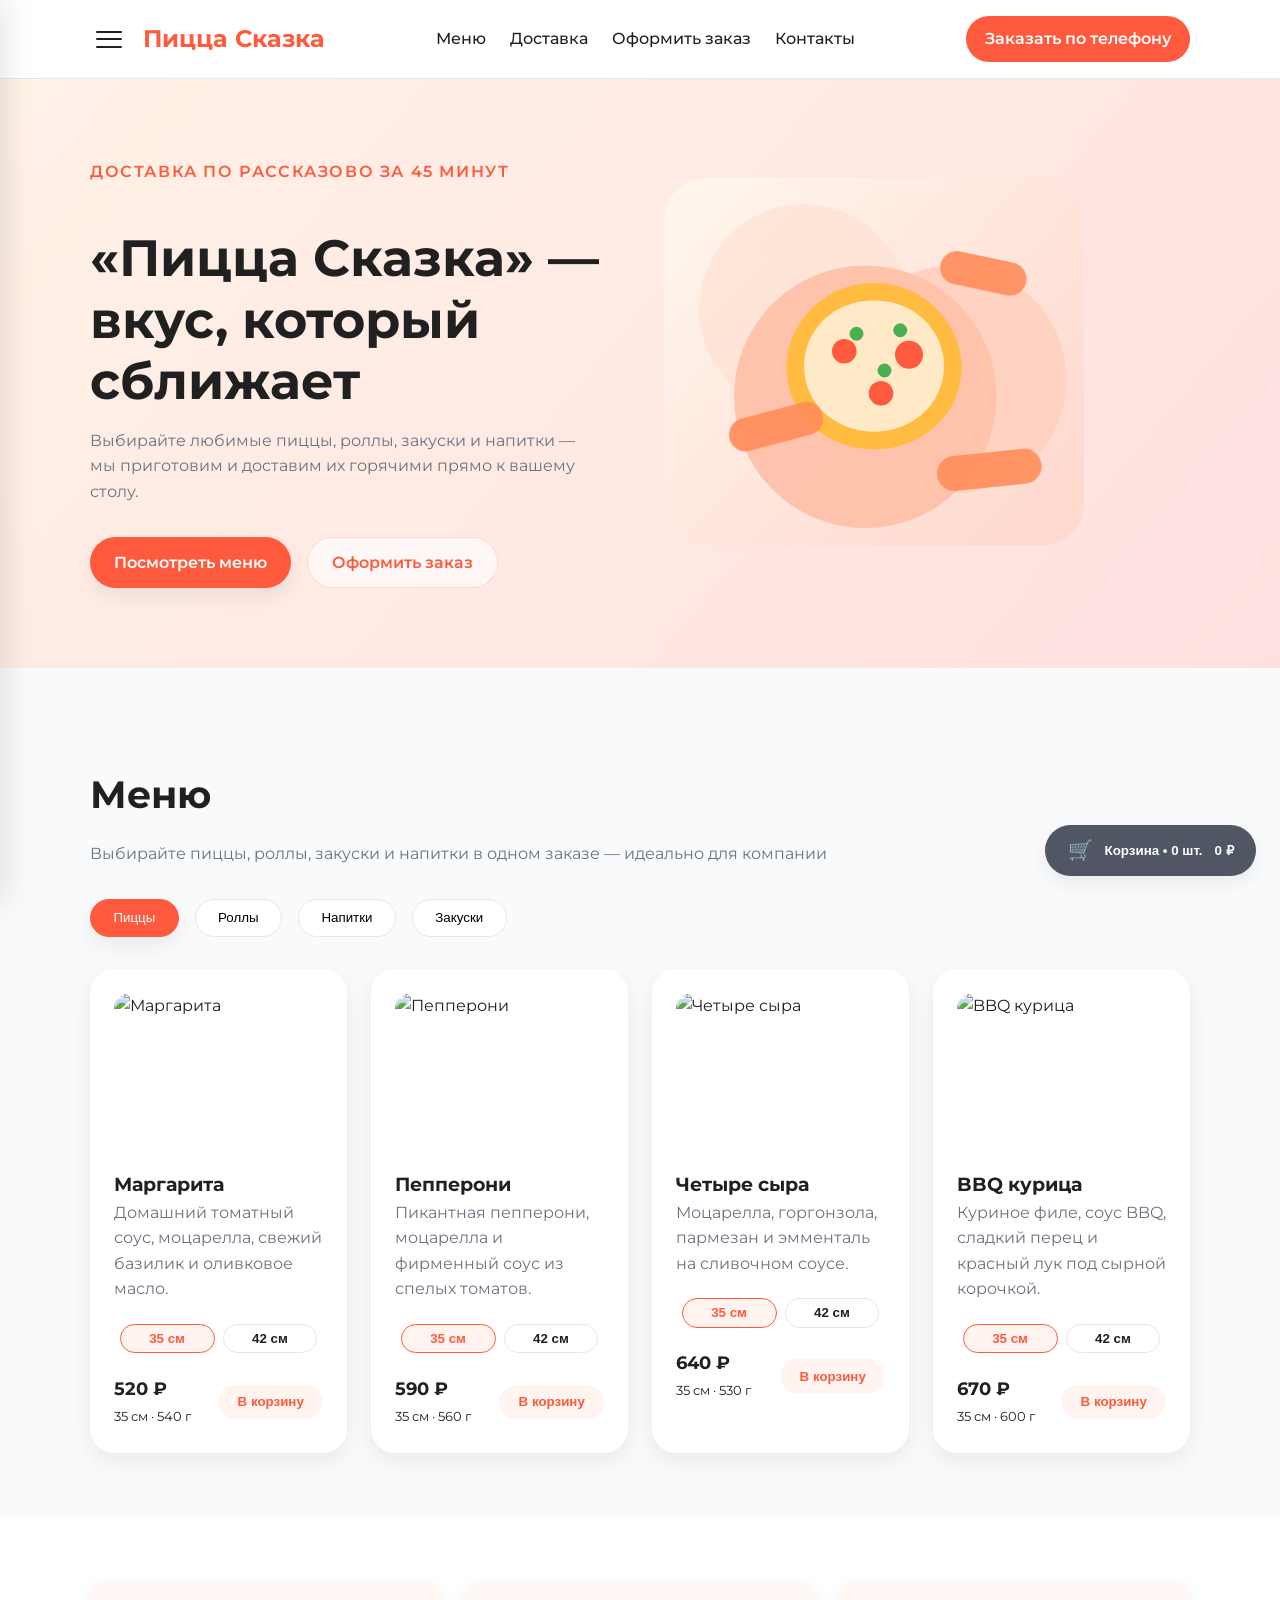
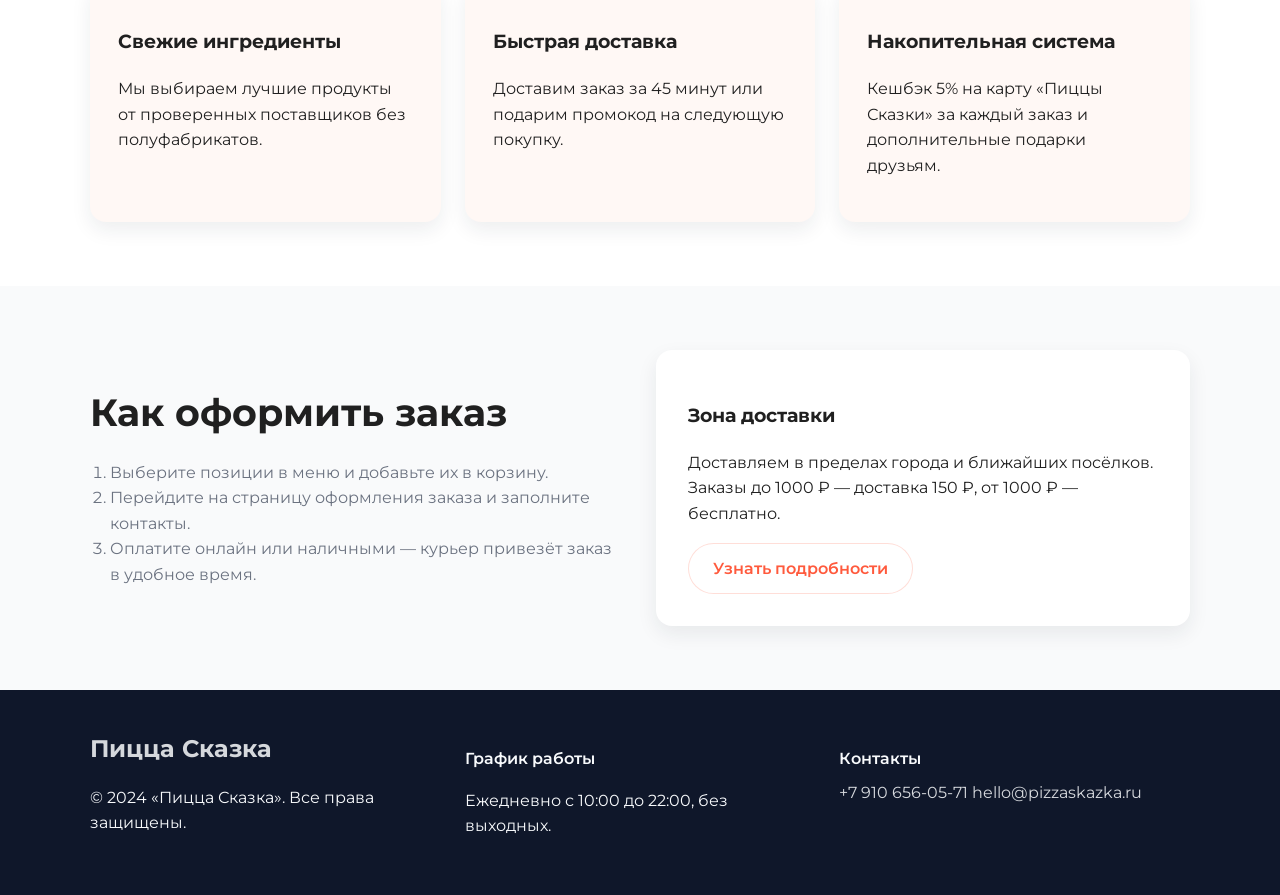
==== commit a2a25656: "Add category pages and update navigation" ====
--- a/index.html
+++ b/index.html
@@ -75,25 +75,31 @@
   padding: 1rem 0;
 }
 
+.header-left {
+  display: flex;
+  align-items: center;
+  gap: 1rem;
+}
+
 .logo {
   font-weight: 700;
   font-size: 1.5rem;
   color: var(--accent);
 }
 
-.main-nav {
+.header-links {
   display: flex;
   align-items: center;
   gap: 1.5rem;
   font-weight: 500;
 }
 
-.main-nav a {
+.header-links a {
   position: relative;
   padding: 0.25rem 0;
 }
 
-.main-nav a::after {
+.header-links a::after {
   content: '';
   position: absolute;
   left: 0;
@@ -106,10 +112,100 @@
   transition: transform 0.2s ease;
 }
 
-.main-nav a:hover::after,
-.main-nav a:focus::after,
-.main-nav a.active::after {
+.header-links a:hover::after,
+.header-links a:focus::after,
+.header-links a.active::after {
   transform: scaleX(1);
+}
+
+.main-nav {
+  position: fixed;
+  top: 0;
+  left: 0;
+  bottom: 0;
+  width: min(320px, 80vw);
+  background: #ffffff;
+  box-shadow: 4px 0 30px rgba(15, 23, 42, 0.12);
+  transform: translateX(-100%);
+  transition: transform 0.3s ease;
+  z-index: 40;
+  display: flex;
+  align-items: stretch;
+}
+
+.main-nav.open {
+  transform: translateX(0);
+}
+
+.main-nav__inner {
+  display: flex;
+  flex-direction: column;
+  gap: 0.75rem;
+  padding: 2.5rem 2rem;
+  width: 100%;
+}
+
+.main-nav__title {
+  margin: 0 0 0.75rem;
+  font-size: 0.85rem;
+  letter-spacing: 0.08em;
+  text-transform: uppercase;
+  color: var(--muted);
+}
+
+.main-nav__link {
+  display: flex;
+  align-items: center;
+  justify-content: space-between;
+  gap: 0.75rem;
+  padding: 0.75rem 1rem;
+  border-radius: var(--radius-sm);
+  font-weight: 600;
+  background: transparent;
+  transition: transform 0.2s ease, background 0.2s ease, color 0.2s ease;
+}
+
+.main-nav__link svg {
+  flex-shrink: 0;
+  opacity: 0.2;
+  transition: opacity 0.2s ease, transform 0.2s ease;
+}
+
+.main-nav__link:hover,
+.main-nav__link:focus {
+  transform: translateX(6px);
+  background: rgba(255, 90, 61, 0.08);
+  color: var(--accent);
+}
+
+.main-nav__link:hover svg,
+.main-nav__link:focus svg {
+  opacity: 0.6;
+  transform: translateX(2px);
+}
+
+.main-nav__link[aria-current='page'] {
+  background: rgba(255, 90, 61, 0.12);
+  color: var(--accent);
+}
+
+.main-nav__link[aria-current='page'] svg {
+  opacity: 0.6;
+}
+
+.nav-backdrop {
+  position: fixed;
+  inset: 0;
+  background: rgba(17, 24, 39, 0.45);
+  opacity: 0;
+  visibility: hidden;
+  transition: opacity 0.3s ease;
+  z-index: 30;
+}
+
+.nav-backdrop.visible {
+  opacity: 1;
+  visibility: visible;
 }
 
 .phone-order {
@@ -128,21 +224,36 @@
 }
 
 .burger {
-  display: none;
+  display: inline-flex;
   flex-direction: column;
-  gap: 0.3rem;
+  align-items: flex-start;
+  justify-content: center;
+  gap: 0.35rem;
   background: transparent;
   border: none;
-  padding: 0.25rem;
+  padding: 0.35rem;
   cursor: pointer;
 }
 
 .burger span {
   display: block;
-  width: 24px;
+  width: 26px;
   height: 2px;
   background: var(--text);
+  border-radius: 999px;
   transition: transform 0.2s ease, opacity 0.2s ease;
+}
+
+.burger.is-open span:nth-child(1) {
+  transform: translateY(6px) rotate(45deg);
+}
+
+.burger.is-open span:nth-child(2) {
+  opacity: 0;
+}
+
+.burger.is-open span:nth-child(3) {
+  transform: translateY(-6px) rotate(-45deg);
 }
 
 .hero {
@@ -797,31 +908,8 @@
   .header-content {
     gap: 1rem;
   }
-
-  .main-nav {
-    position: fixed;
-    inset: 0 0 auto auto;
-    top: 64px;
-    background: #fff;
-    flex-direction: column;
-    align-items: flex-start;
-    padding: 1.5rem;
-    border-radius: var(--radius-md);
-    box-shadow: var(--shadow-sm);
-    transform: translateY(-10px);
-    opacity: 0;
-    visibility: hidden;
-    transition: opacity 0.2s ease, transform 0.2s ease;
-  }
-
-  .main-nav.open {
-    opacity: 1;
-    visibility: visible;
-    transform: translateY(0);
-  }
-
-  .burger {
-    display: flex;
+  .header-links {
+    display: none;
   }
 
   .phone-order {
@@ -865,21 +953,71 @@
   <body data-page="home">
     <header class="site-header">
       <div class="container header-content">
-        <a class="logo" href="./">Пицца Сказка</a>
-        <nav class="main-nav" data-nav>
+        <div class="header-left">
+          <button class="burger" data-burger aria-label="Открыть меню" aria-expanded="false">
+            <span></span>
+            <span></span>
+            <span></span>
+          </button>
+          <a class="logo" href="./">Пицца Сказка</a>
+        </div>
+        <div class="header-links">
           <a href="#menu">Меню</a>
-          <a href="#delivery">Доставка</a>
+          <a href="#delivery-info">Доставка</a>
           <a href="order.html">Оформить заказ</a>
           <a href="contacts.html">Контакты</a>
-        </nav>
-        <button class="burger" data-burger aria-label="Открыть меню">
-          <span></span>
-          <span></span>
-          <span></span>
-        </button>
+        </div>
         <a class="phone-order" href="tel:+79106560571">Заказать по телефону</a>
       </div>
     </header>
+    <nav class="main-nav" data-nav aria-hidden="true">
+      <div class="main-nav__inner">
+        <p class="main-nav__title">Категории</p>
+        <a class="main-nav__link" href="index.html" data-page-target="home">
+          Главная
+          <svg width="16" height="16" viewBox="0 0 16 16" fill="none" xmlns="http://www.w3.org/2000/svg">
+            <path d="M4 8H12" stroke="currentColor" stroke-width="1.5" stroke-linecap="round" stroke-linejoin="round" />
+            <path d="M8.5 4L12 8L8.5 12" stroke="currentColor" stroke-width="1.5" stroke-linecap="round" stroke-linejoin="round" />
+          </svg>
+        </a>
+        <a class="main-nav__link" href="pizza.html" data-page-target="pizzas">
+          Пиццы
+          <svg width="16" height="16" viewBox="0 0 16 16" fill="none" xmlns="http://www.w3.org/2000/svg">
+            <path d="M4 8H12" stroke="currentColor" stroke-width="1.5" stroke-linecap="round" stroke-linejoin="round" />
+            <path d="M8.5 4L12 8L8.5 12" stroke="currentColor" stroke-width="1.5" stroke-linecap="round" stroke-linejoin="round" />
+          </svg>
+        </a>
+        <a class="main-nav__link" href="rolls.html" data-page-target="rolls">
+          Роллы
+          <svg width="16" height="16" viewBox="0 0 16 16" fill="none" xmlns="http://www.w3.org/2000/svg">
+            <path d="M4 8H12" stroke="currentColor" stroke-width="1.5" stroke-linecap="round" stroke-linejoin="round" />
+            <path d="M8.5 4L12 8L8.5 12" stroke="currentColor" stroke-width="1.5" stroke-linecap="round" stroke-linejoin="round" />
+          </svg>
+        </a>
+        <a class="main-nav__link" href="snacks.html" data-page-target="snacks">
+          Закуски
+          <svg width="16" height="16" viewBox="0 0 16 16" fill="none" xmlns="http://www.w3.org/2000/svg">
+            <path d="M4 8H12" stroke="currentColor" stroke-width="1.5" stroke-linecap="round" stroke-linejoin="round" />
+            <path d="M8.5 4L12 8L8.5 12" stroke="currentColor" stroke-width="1.5" stroke-linecap="round" stroke-linejoin="round" />
+          </svg>
+        </a>
+        <a class="main-nav__link" href="sets.html" data-page-target="sets">
+          Сеты
+          <svg width="16" height="16" viewBox="0 0 16 16" fill="none" xmlns="http://www.w3.org/2000/svg">
+            <path d="M4 8H12" stroke="currentColor" stroke-width="1.5" stroke-linecap="round" stroke-linejoin="round" />
+            <path d="M8.5 4L12 8L8.5 12" stroke="currentColor" stroke-width="1.5" stroke-linecap="round" stroke-linejoin="round" />
+          </svg>
+        </a>
+        <a class="main-nav__link" href="combo-drinks.html" data-page-target="combo">
+          Комбо и напитки
+          <svg width="16" height="16" viewBox="0 0 16 16" fill="none" xmlns="http://www.w3.org/2000/svg">
+            <path d="M4 8H12" stroke="currentColor" stroke-width="1.5" stroke-linecap="round" stroke-linejoin="round" />
+            <path d="M8.5 4L12 8L8.5 12" stroke="currentColor" stroke-width="1.5" stroke-linecap="round" stroke-linejoin="round" />
+          </svg>
+        </a>
+      </div>
+    </nav>
+    <div class="nav-backdrop" data-nav-backdrop aria-hidden="true"></div>
 
     <main>
       <section class="hero" id="delivery">
@@ -1000,7 +1138,7 @@
           </div>
           <div class="info-card">
             <h3>Зона доставки</h3>
-            <p>Доставляем в пределах города и ближайших посёлков. Заказы от 1500 ₽ доставляем бесплатно.</p>
+            <p>Доставляем в пределах города и ближайших посёлков. Заказы до 1000 ₽ — доставка 150 ₽, от 1000 ₽ — бесплатно.</p>
             <a class="btn ghost" href="contacts.html">Узнать подробности</a>
           </div>
         </div>
@@ -1015,7 +1153,7 @@
         </div>
         <div>
           <p class="footer-title">График работы</p>
-          <p>Ежедневно с 10:00 до 23:00</p>
+          <p>Ежедневно с 10:00 до 22:00, без выходных.</p>
         </div>
         <div>
           <p class="footer-title">Контакты</p>
@@ -1185,6 +1323,66 @@
         price: 360,
         weight: '220 г',
         image: 'https://images.unsplash.com/photo-1550304943-4f24f54ddde9?auto=format&fit=crop&w=600&q=80',
+      },
+    ],
+    sets: [
+      {
+        id: 'set-family',
+        name: 'Семейный сет',
+        description: 'Две большие пиццы 35 см, роллы «Филадельфия» и сырные палочки.',
+        price: 2190,
+        weight: '4 блюда · 2,6 кг',
+        image: 'https://images.unsplash.com/photo-1513104890138-7c749659a591?auto=format&fit=crop&w=600&q=80',
+      },
+      {
+        id: 'set-party',
+        name: 'Праздничный сет',
+        description: 'Три пиццы 35 см, комбо из закусок и морс на всю компанию.',
+        price: 2890,
+        weight: '6 блюд · 3,8 кг',
+        image: 'https://images.unsplash.com/photo-1566843971428-0b7be0b9c068?auto=format&fit=crop&w=600&q=80',
+      },
+      {
+        id: 'set-duo',
+        name: 'Сет «Дуэт»',
+        description: 'Пицца 42 см на выбор и роллы «Калифорния» со свежим лимонадом.',
+        price: 1590,
+        weight: '3 блюда · 1,9 кг',
+        image: 'https://images.unsplash.com/photo-1512621776951-a57141f2eefd?auto=format&fit=crop&w=600&q=80',
+      },
+    ],
+    combo: [
+      {
+        id: 'combo-lunch',
+        name: 'Ланч-комбо',
+        description: 'Пицца 25 см, мини-салат и напиток на выбор.',
+        price: 690,
+        weight: '3 блюда · 820 г',
+        image: 'https://images.unsplash.com/photo-1613478881184-2a5b32d432f1?auto=format&fit=crop&w=600&q=80',
+      },
+      {
+        id: 'combo-evening',
+        name: 'Вечерний комбо-набор',
+        description: 'Пицца 35 см, крылышки BBQ и морс 1 л.',
+        price: 1190,
+        weight: '3 блюда · 1,4 кг',
+        image: 'https://images.unsplash.com/photo-1542838686-73e7d57a0c51?auto=format&fit=crop&w=600&q=80',
+      },
+      {
+        id: 'combo-party-drinks',
+        name: 'Комбо напитков',
+        description: 'Морс, лимонад и классическая кола — три напитка по 0,5 л.',
+        price: 450,
+        weight: '3 × 0,5 л',
+        image: 'https://images.unsplash.com/photo-1513558161293-cdaf765ed2fd?auto=format&fit=crop&w=600&q=80',
+      },
+      {
+        id: 'combo-tea',
+        name: 'Чайный набор',
+        description: 'Имбирный чай 1 л и ассорти сладких роллов.',
+        price: 650,
+        weight: '2 блюда · 900 г',
+        image: 'https://images.unsplash.com/photo-1527169402691-feff5539e52c?auto=format&fit=crop&w=600&q=80',
       },
     ],
   };
@@ -1333,7 +1531,9 @@
     const grid = document.querySelector('[data-menu-grid]');
     if (!grid) return;
 
-    const items = menuData[category] || [];
+    const targetCategory = category || grid.dataset.category || 'pizzas';
+    const items = menuData[targetCategory] || [];
+    grid.dataset.category = targetCategory;
     grid.innerHTML = '';
 
     if (!items.length) {
@@ -1437,7 +1637,9 @@
     });
 
     const active = document.querySelector('[data-tab].active');
-    renderMenu(active ? active.dataset.tab : 'pizzas');
+    const grid = document.querySelector('[data-menu-grid]');
+    const defaultCategory = grid ? grid.dataset.category : 'pizzas';
+    renderMenu(active ? active.dataset.tab : defaultCategory);
   }
 
   function initMenuActions() {
@@ -1608,25 +1810,68 @@
   function initNavigation() {
     const burger = document.querySelector('[data-burger]');
     const nav = document.querySelector('[data-nav]');
+    const backdrop = document.querySelector('[data-nav-backdrop]');
     if (!burger || !nav) return;
 
-    burger.addEventListener('click', () => {
-      const isOpen = nav.classList.toggle('open');
-      burger.setAttribute('aria-expanded', isOpen ? 'true' : 'false');
-    });
-
-    nav.querySelectorAll('a').forEach((link) => {
-      link.addEventListener('click', () => {
-        if (nav.classList.contains('open')) {
-          nav.classList.remove('open');
-          burger.setAttribute('aria-expanded', 'false');
+    const currentPage = document.body.dataset.page;
+    if (currentPage) {
+      nav.querySelectorAll('[data-page-target]').forEach((link) => {
+        if (link.dataset.pageTarget === currentPage) {
+          link.setAttribute('aria-current', 'page');
+        } else {
+          link.removeAttribute('aria-current');
         }
       });
+    }
+
+    const openNav = () => {
+      nav.classList.add('open');
+      nav.setAttribute('aria-hidden', 'false');
+      burger.setAttribute('aria-expanded', 'true');
+      burger.classList.add('is-open');
+      if (backdrop) {
+        backdrop.classList.add('visible');
+        backdrop.setAttribute('aria-hidden', 'false');
+      }
+    };
+
+    const closeNav = () => {
+      nav.classList.remove('open');
+      nav.setAttribute('aria-hidden', 'true');
+      burger.setAttribute('aria-expanded', 'false');
+      burger.classList.remove('is-open');
+      if (backdrop) {
+        backdrop.classList.remove('visible');
+        backdrop.setAttribute('aria-hidden', 'true');
+      }
+    };
+
+    burger.addEventListener('click', () => {
+      if (nav.classList.contains('open')) {
+        closeNav();
+      } else {
+        openNav();
+      }
+    });
+
+    nav.querySelectorAll('a').forEach((link) => {
+      link.addEventListener('click', closeNav);
+    });
+
+    if (backdrop) {
+      backdrop.addEventListener('click', closeNav);
+    }
+
+    document.addEventListener('keydown', (event) => {
+      if (event.key === 'Escape' && nav.classList.contains('open')) {
+        closeNav();
+      }
     });
   }
 
   document.addEventListener('DOMContentLoaded', () => {
     initNavigation();
+    renderMenu();
     initTabs();
     initMenuActions();
     initCartDrawer();
